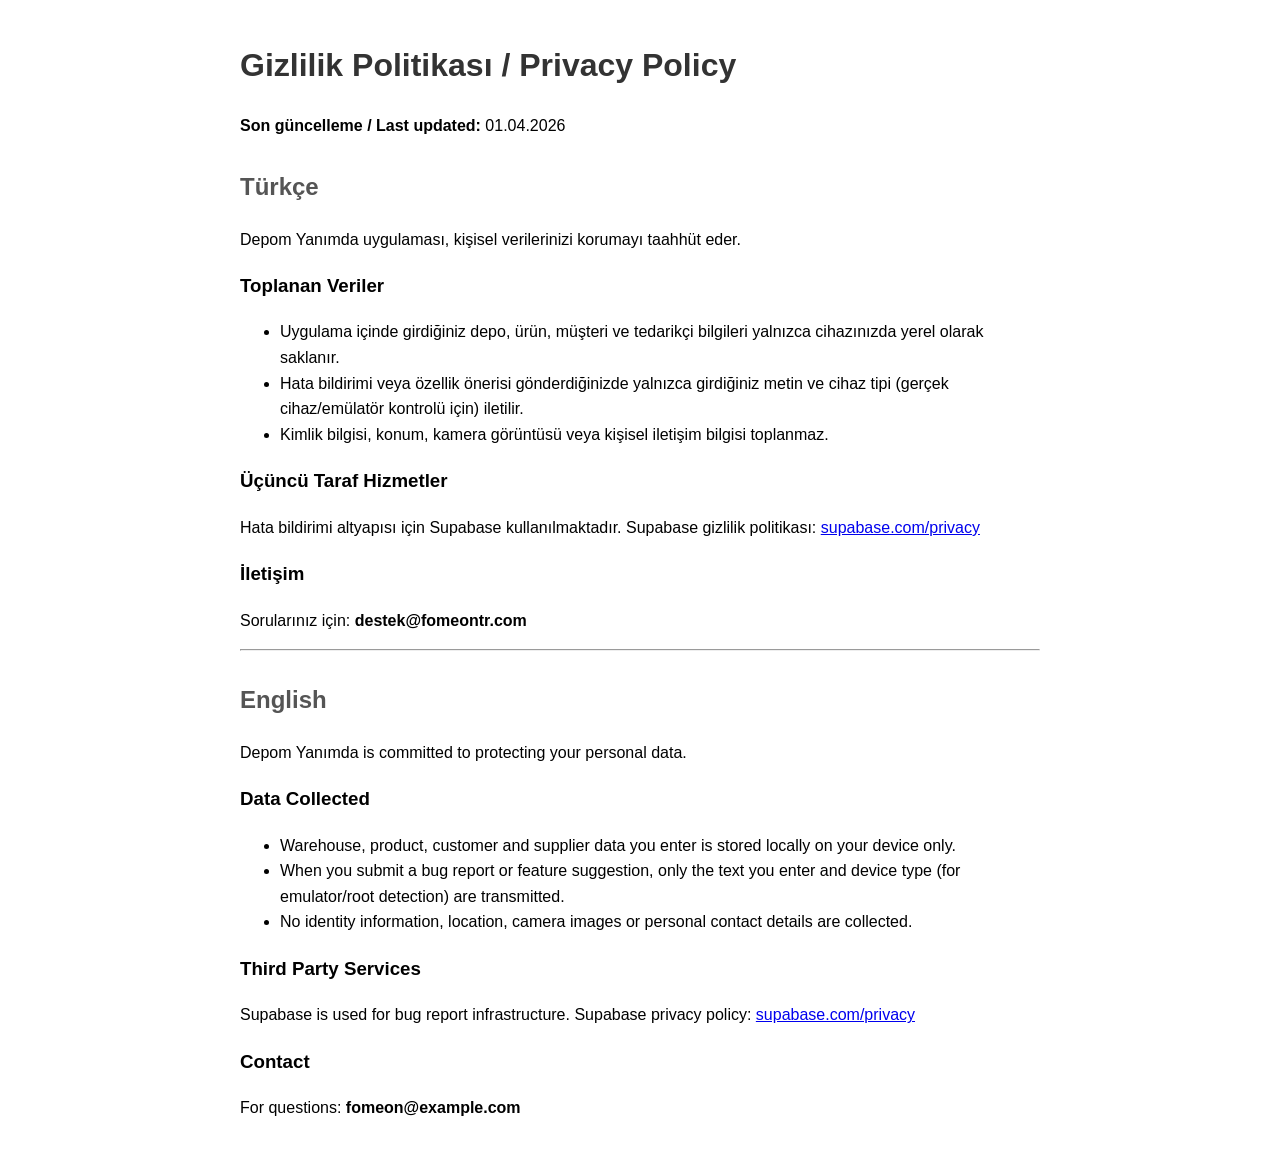
==== index.html @ 2a375c89 "Add privacy policy page in index.html" ====
<!DOCTYPE html>
<html lang="tr">
<head>
  <meta charset="UTF-8">
  <meta name="viewport" content="width=device-width, initial-scale=1.0">
  <title>Depom Yanımda - Gizlilik Politikası</title>
  <style>
    body { font-family: Arial, sans-serif; max-width: 800px; margin: 40px auto; padding: 0 20px; line-height: 1.6; }
    h1 { color: #333; }
    h2 { color: #555; margin-top: 30px; }
  </style>
</head>
<body>
  <h1>Gizlilik Politikası / Privacy Policy</h1>
  <p><strong>Son güncelleme / Last updated:</strong> 01.04.2026</p>

  <h2>Türkçe</h2>
  <p>Depom Yanımda uygulaması, kişisel verilerinizi korumayı taahhüt eder.</p>
  <h3>Toplanan Veriler</h3>
  <ul>
    <li>Uygulama içinde girdiğiniz depo, ürün, müşteri ve tedarikçi bilgileri yalnızca cihazınızda yerel olarak saklanır.</li>
    <li>Hata bildirimi veya özellik önerisi gönderdiğinizde yalnızca girdiğiniz metin ve cihaz tipi (gerçek cihaz/emülatör kontrolü için) iletilir.</li>
    <li>Kimlik bilgisi, konum, kamera görüntüsü veya kişisel iletişim bilgisi toplanmaz.</li>
  </ul>
  <h3>Üçüncü Taraf Hizmetler</h3>
  <p>Hata bildirimi altyapısı için Supabase kullanılmaktadır. Supabase gizlilik politikası: <a href="https://supabase.com/privacy">supabase.com/privacy</a></p>
  <h3>İletişim</h3>
  <p>Sorularınız için: <strong>destek@fomeontr.com</strong></p>

  <hr>

  <h2>English</h2>
  <p>Depom Yanımda is committed to protecting your personal data.</p>
  <h3>Data Collected</h3>
  <ul>
    <li>Warehouse, product, customer and supplier data you enter is stored locally on your device only.</li>
    <li>When you submit a bug report or feature suggestion, only the text you enter and device type (for emulator/root detection) are transmitted.</li>
    <li>No identity information, location, camera images or personal contact details are collected.</li>
  </ul>
  <h3>Third Party Services</h3>
  <p>Supabase is used for bug report infrastructure. Supabase privacy policy: <a href="https://supabase.com/privacy">supabase.com/privacy</a></p>
  <h3>Contact</h3>
  <p>For questions: <strong>fomeon@example.com</strong></p>
</body>
</html>
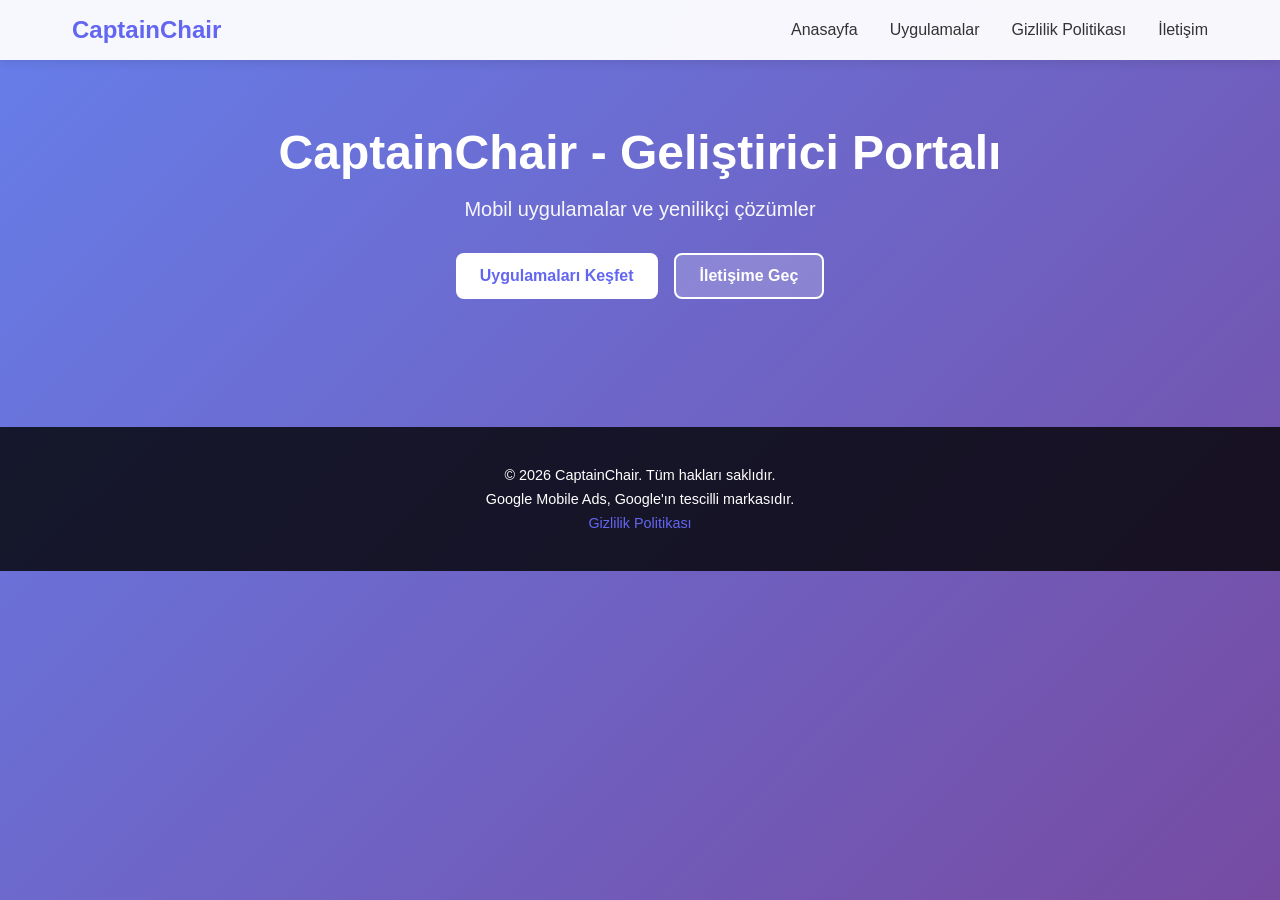
==== commit b23c0c56: "Update for Developer Page Updated for Developer Page" ====
--- a/index.html
+++ b/index.html
@@ -1,45 +1,414 @@
-<!DOCTYPE html>
-<html lang="tr">
-<head>
-  <meta charset="UTF-8">
-  <meta name="viewport" content="width=device-width, initial-scale=1.0">
-  <title>Depom Yanımda - Gizlilik Politikası</title>
-  <style>
-    body { font-family: Arial, sans-serif; max-width: 800px; margin: 40px auto; padding: 0 20px; line-height: 1.6; }
-    h1 { color: #333; }
-    h2 { color: #555; margin-top: 30px; }
-  </style>
-</head>
-<body>
-  <h1>Gizlilik Politikası / Privacy Policy</h1>
-  <p><strong>Son güncelleme / Last updated:</strong> 01.04.2026</p>
-
-  <h2>Türkçe</h2>
-  <p>Depom Yanımda uygulaması, kişisel verilerinizi korumayı taahhüt eder.</p>
-  <h3>Toplanan Veriler</h3>
-  <ul>
-    <li>Uygulama içinde girdiğiniz depo, ürün, müşteri ve tedarikçi bilgileri yalnızca cihazınızda yerel olarak saklanır.</li>
-    <li>Hata bildirimi veya özellik önerisi gönderdiğinizde yalnızca girdiğiniz metin ve cihaz tipi (gerçek cihaz/emülatör kontrolü için) iletilir.</li>
-    <li>Kimlik bilgisi, konum, kamera görüntüsü veya kişisel iletişim bilgisi toplanmaz.</li>
-  </ul>
-  <h3>Üçüncü Taraf Hizmetler</h3>
-  <p>Hata bildirimi altyapısı için Supabase kullanılmaktadır. Supabase gizlilik politikası: <a href="https://supabase.com/privacy">supabase.com/privacy</a></p>
-  <h3>İletişim</h3>
-  <p>Sorularınız için: <strong>destek@fomeontr.com</strong></p>
-
-  <hr>
-
-  <h2>English</h2>
-  <p>Depom Yanımda is committed to protecting your personal data.</p>
-  <h3>Data Collected</h3>
-  <ul>
-    <li>Warehouse, product, customer and supplier data you enter is stored locally on your device only.</li>
-    <li>When you submit a bug report or feature suggestion, only the text you enter and device type (for emulator/root detection) are transmitted.</li>
-    <li>No identity information, location, camera images or personal contact details are collected.</li>
-  </ul>
-  <h3>Third Party Services</h3>
-  <p>Supabase is used for bug report infrastructure. Supabase privacy policy: <a href="https://supabase.com/privacy">supabase.com/privacy</a></p>
-  <h3>Contact</h3>
-  <p>For questions: <strong>fomeon@example.com</strong></p>
-</body>
-</html>
+<!DOCTYPE html>
+<html lang="tr">
+<head>
+    <meta charset="UTF-8">
+    <meta name="viewport" content="width=device-width, initial-scale=1.0">
+    <title>CaptainChair - Geliştirici Portalı</title>
+    <meta name="description" content="CaptainChair tarafından geliştirilen uygulamalar ve hizmetler">
+    <meta name="theme-color" content="#6366f1">
+    <link rel="icon" type="image/svg+xml" href="data:image/svg+xml,<svg xmlns='http://www.w3.org/2000/svg' viewBox='0 0 100 100'><rect fill='%236366f1' width='100' height='100'/><text x='50' y='65' font-size='60' font-weight='bold' fill='white' text-anchor='middle'>C</text></svg>">
+    <style>
+        * {
+            margin: 0;
+            padding: 0;
+            box-sizing: border-box;
+        }
+
+        body {
+            font-family: -apple-system, BlinkMacSystemFont, 'Segoe UI', Roboto, Oxygen, Ubuntu, Cantarell, sans-serif;
+            background: linear-gradient(135deg, #667eea 0%, #764ba2 100%);
+            min-height: 100vh;
+            color: #333;
+        }
+
+        header {
+            background: rgba(255, 255, 255, 0.95);
+            backdrop-filter: blur(10px);
+            box-shadow: 0 2px 10px rgba(0, 0, 0, 0.1);
+            position: sticky;
+            top: 0;
+            z-index: 100;
+        }
+
+        nav {
+            max-width: 1200px;
+            margin: 0 auto;
+            padding: 1rem 2rem;
+            display: flex;
+            justify-content: space-between;
+            align-items: center;
+        }
+
+        .logo {
+            font-size: 1.5rem;
+            font-weight: bold;
+            color: #6366f1;
+            text-decoration: none;
+        }
+
+        nav ul {
+            list-style: none;
+            display: flex;
+            gap: 2rem;
+        }
+
+        nav a {
+            text-decoration: none;
+            color: #333;
+            font-weight: 500;
+            transition: color 0.3s;
+        }
+
+        nav a:hover {
+            color: #6366f1;
+        }
+
+        .hero {
+            max-width: 1200px;
+            margin: 0 auto;
+            padding: 4rem 2rem;
+            color: white;
+            text-align: center;
+        }
+
+        .hero h1 {
+            font-size: 3rem;
+            margin-bottom: 1rem;
+            line-height: 1.2;
+        }
+
+        .hero p {
+            font-size: 1.25rem;
+            margin-bottom: 2rem;
+            opacity: 0.95;
+        }
+
+        .cta-buttons {
+            display: flex;
+            gap: 1rem;
+            justify-content: center;
+            flex-wrap: wrap;
+        }
+
+        .btn {
+            padding: 0.75rem 1.5rem;
+            border: none;
+            border-radius: 0.5rem;
+            font-size: 1rem;
+            font-weight: 600;
+            cursor: pointer;
+            text-decoration: none;
+            transition: all 0.3s;
+            display: inline-block;
+        }
+
+        .btn-primary {
+            background: white;
+            color: #6366f1;
+        }
+
+        .btn-primary:hover {
+            transform: translateY(-2px);
+            box-shadow: 0 10px 20px rgba(0, 0, 0, 0.2);
+        }
+
+        .btn-secondary {
+            background: rgba(255, 255, 255, 0.2);
+            color: white;
+            border: 2px solid white;
+        }
+
+        .btn-secondary:hover {
+            background: rgba(255, 255, 255, 0.3);
+        }
+
+        .container {
+            max-width: 1200px;
+            margin: 0 auto;
+            padding: 0 2rem;
+        }
+
+        section {
+            background: white;
+            margin: 2rem auto;
+            border-radius: 1rem;
+            padding: 3rem 2rem;
+            box-shadow: 0 10px 30px rgba(0, 0, 0, 0.1);
+        }
+
+        section h2 {
+            color: #6366f1;
+            margin-bottom: 2rem;
+            font-size: 2rem;
+        }
+
+        .apps-grid {
+            display: grid;
+            grid-template-columns: repeat(auto-fit, minmax(280px, 1fr));
+            gap: 2rem;
+            margin: 2rem 0;
+        }
+
+        .app-card {
+            border: 1px solid #e5e7eb;
+            border-radius: 0.75rem;
+            padding: 1.5rem;
+            transition: all 0.3s;
+        }
+
+        .app-card:hover {
+            box-shadow: 0 5px 15px rgba(99, 102, 241, 0.2);
+            border-color: #6366f1;
+        }
+
+        .app-icon {
+            font-size: 2.5rem;
+            margin-bottom: 1rem;
+        }
+
+        .app-card h3 {
+            color: #333;
+            margin-bottom: 0.5rem;
+        }
+
+        .app-card p {
+            color: #666;
+            font-size: 0.9rem;
+        }
+
+        .links-section {
+            display: grid;
+            grid-template-columns: repeat(auto-fit, minmax(200px, 1fr));
+            gap: 1rem;
+            margin: 2rem 0;
+        }
+
+        .link-item {
+            padding: 1rem;
+            background: #f9fafb;
+            border-radius: 0.5rem;
+            text-decoration: none;
+            color: #6366f1;
+            border-left: 4px solid #6366f1;
+            transition: all 0.3s;
+        }
+
+        .link-item:hover {
+            background: #eff6ff;
+            padding-left: 1.5rem;
+        }
+
+        footer {
+            background: rgba(0, 0, 0, 0.8);
+            color: white;
+            text-align: center;
+            padding: 2rem;
+            margin-top: 4rem;
+        }
+
+        footer p {
+            margin: 0.5rem 0;
+            font-size: 0.9rem;
+        }
+
+        .hidden {
+            display: none;
+        }
+
+        #privacy-content {
+            line-height: 1.8;
+            color: #555;
+        }
+
+        #privacy-content h3 {
+            color: #6366f1;
+            margin-top: 1.5rem;
+            margin-bottom: 0.5rem;
+        }
+
+        #privacy-content p, #privacy-content li {
+            margin-bottom: 0.8rem;
+        }
+
+        #privacy-content ul {
+            margin-left: 1.5rem;
+        }
+
+        @media (max-width: 768px) {
+            .hero h1 {
+                font-size: 2rem;
+            }
+
+            nav ul {
+                gap: 1rem;
+            }
+
+            .cta-buttons {
+                flex-direction: column;
+            }
+
+            section {
+                padding: 1.5rem 1rem;
+            }
+        }
+    </style>
+</head>
+<body>
+    <header>
+        <nav>
+            <a href="#" class="logo">CaptainChair</a>
+            <ul>
+                <li><a href="#" onclick="showHome(); return false;">Anasayfa</a></li>
+                <li><a href="#" onclick="showApps(); return false;">Uygulamalar</a></li>
+                <li><a href="#" onclick="showPrivacy(); return false;">Gizlilik Politikası</a></li>
+                <li><a href="#" onclick="showContact(); return false;">İletişim</a></li>
+            </ul>
+        </nav>
+    </header>
+
+    <main id="home-section">
+        <div class="hero">
+            <h1>CaptainChair - Geliştirici Portalı</h1>
+            <p>Mobil uygulamalar ve yenilikçi çözümler</p>
+            <div class="cta-buttons">
+                <button class="btn btn-primary" onclick="showApps(); return false;">Uygulamaları Keşfet</button>
+                <button class="btn btn-secondary" onclick="showContact(); return false;">İletişime Geç</button>
+            </div>
+        </div>
+    </main>
+
+    <section id="apps-section" class="hidden">
+        <div class="container">
+            <h2>Uygulamalarımız</h2>
+            <div class="apps-grid">
+                <div class="app-card">
+                    <div class="app-icon">📦</div>
+                    <h3>Depom</h3>
+                    <p>Depo yönetim sistemi. Hive ile yerel veri depolama ve Provider ile state yönetimi sağlayan Flutter uygulaması.</p>
+                </div>
+                <div class="app-card">
+                    <div class="app-icon">🚀</div>
+                    <h3>Yakında Yeni Uygulamalar</h3>
+                    <p>Daha fazla inovatif uygulama geliştirme aşamasındadır. Bizi takip edin.</p>
+                </div>
+            </div>
+        </div>
+    </section>
+
+    <section id="privacy-section" class="hidden">
+        <div class="container">
+            <h2>Gizlilik Politikası</h2>
+            <div id="privacy-content">
+                <p><strong>Son Güncelleme: 22 Nisan 2026</strong></p>
+                
+                <h3>1. Giriş</h3>
+                <p>CaptainChair, kullanıcıların gizliliğine saygı duymaktadır. Bu Gizlilik Politikası, uygulamalarımız aracılığıyla topladığımız verileri açıklamaktadır.</p>
+
+                <h3>2. Toplanan Veriler</h3>
+                <p>Uygulamalarımız aşağıdaki verileri toplayabilir:</p>
+                <ul>
+                    <li>Cihaz bilgileri (model, işletim sistemi sürümü)</li>
+                    <li>Uygulama kullanım istatistikleri</li>
+                    <li>Çökmeler ve hata raporları</li>
+                    <li>Google Mobile Ads tarafından sağlanan reklamcılık kimlikleri</li>
+                </ul>
+
+                <h3>3. Verilerin Kullanım Amacı</h3>
+                <p>Toplanan veriler aşağıdaki amaçlarla kullanılır:</p>
+                <ul>
+                    <li>Uygulamanın performansını geliştirmek</li>
+                    <li>Sorunları tanılamak ve çözmek</li>
+                    <li>Kişiselleştirilmiş reklam göstermek (Google Mobile Ads)</li>
+                    <li>Hizmetlerimizi iyileştirmek</li>
+                </ul>
+
+                <h3>4. Üçüncü Taraf Hizmetleri</h3>
+                <p>Uygulamalarımız aşağıdaki üçüncü taraf hizmetlerini kullanabilir:</p>
+                <ul>
+                    <li><strong>Google Mobile Ads:</strong> Reklam gösterimi için</li>
+                    <li><strong>Firebase Analytics:</strong> Uygulama analitikleri için</li>
+                    <li><strong>Crash Reporting:</strong> Hata raporlaması için</li>
+                </ul>
+
+                <h3>5. Çocukların Gizliliği</h3>
+                <p>Uygulamalarımız 13 yaş altındaki çocuklara yönelik değildir ve bilerek çocuklardan veri toplamayız.</p>
+
+                <h3>6. Veri Güvenliği</h3>
+                <p>Kullanıcı verilerini korumak için endüstri standardı güvenlik önlemleri alınmaktadır.</p>
+
+                <h3>7. Kullanıcı Hakları</h3>
+                <p>Kullanıcılar aşağıdaki haklara sahiptir:</p>
+                <ul>
+                    <li>Toplandığı veriler hakkında bilgi talep etme</li>
+                    <li>Veri silmeyi talep etme</li>
+                    <li>Veri işlemeyi iptal etme (uygulanabilir olduğunda)</li>
+                </ul>
+
+                <h3>8. İletişim</h3>
+                <p>Gizlilik politikası hakkında sorularınız varsa, lütfen bize contactus@captainchair.com adresinden ulaşın.</p>
+
+                <h3>9. Politika Değişiklikleri</h3>
+                <p>Bu politika zaman zaman güncellenebilir. En son sürüm her zaman bu sayfada bulunur.</p>
+            </div>
+        </div>
+    </section>
+
+    <section id="contact-section" class="hidden">
+        <div class="container">
+            <h2>İletişim</h2>
+            <div class="links-section">
+                <a href="mailto:contactus@captainchair.com" class="link-item">
+                    📧 E-posta Gönder
+                </a>
+                <a href="https://github.com/CaptainChair000" class="link-item" target="_blank">
+                    🐙 GitHub Profili
+                </a>
+                <a href="#" class="link-item">
+                    🔗 Diğer Bağlantılar
+                </a>
+            </div>
+            <div style="margin-top: 2rem; padding: 1.5rem; background: #f0f9ff; border-left: 4px solid #6366f1; border-radius: 0.5rem;">
+                <h3 style="color: #6366f1; margin-bottom: 0.5rem;">Bize Yazın</h3>
+                <p>E-posta: <strong>contactus@captainchair.com</strong></p>
+                <p>Konu: Geliştirici Portalı ile ilgili sorularınız</p>
+            </div>
+        </div>
+    </section>
+
+    <footer>
+        <p>&copy; 2026 CaptainChair. Tüm hakları saklıdır.</p>
+        <p>Google Mobile Ads, Google'ın tescilli markasıdır.</p>
+        <p><a href="#" onclick="showPrivacy(); return false;" style="color: #6366f1; text-decoration: none;">Gizlilik Politikası</a></p>
+    </footer>
+
+    <script>
+        function showSection(sectionId) {
+            document.querySelectorAll('section, main').forEach(section => {
+                section.classList.add('hidden');
+            });
+            document.getElementById(sectionId).classList.remove('hidden');
+            window.scrollTo(0, 0);
+        }
+
+        function showHome() {
+            document.getElementById('home-section').classList.remove('hidden');
+            document.querySelectorAll('section').forEach(section => {
+                section.classList.add('hidden');
+            });
+            window.scrollTo(0, 0);
+        }
+
+        function showApps() {
+            showSection('apps-section');
+        }
+
+        function showPrivacy() {
+            showSection('privacy-section');
+        }
+
+        function showContact() {
+            showSection('contact-section');
+        }
+    </script>
+</body>
+</html>
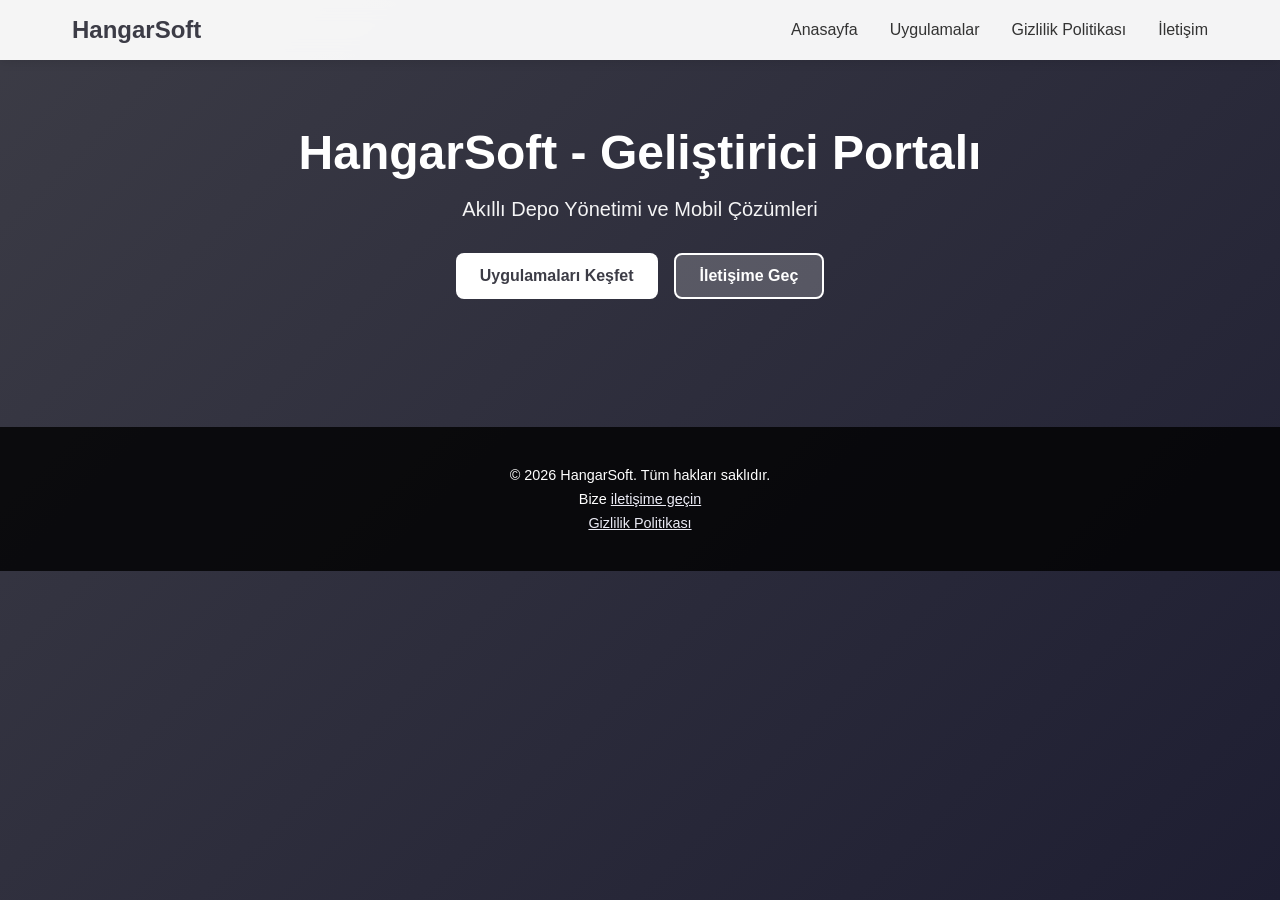
==== commit 151b5e7f: "Add files via upload" ====
--- a/index.html
+++ b/index.html
@@ -3,10 +3,10 @@
 <head>
     <meta charset="UTF-8">
     <meta name="viewport" content="width=device-width, initial-scale=1.0">
-    <title>CaptainChair - Geliştirici Portalı</title>
-    <meta name="description" content="CaptainChair tarafından geliştirilen uygulamalar ve hizmetler">
-    <meta name="theme-color" content="#6366f1">
-    <link rel="icon" type="image/svg+xml" href="data:image/svg+xml,<svg xmlns='http://www.w3.org/2000/svg' viewBox='0 0 100 100'><rect fill='%236366f1' width='100' height='100'/><text x='50' y='65' font-size='60' font-weight='bold' fill='white' text-anchor='middle'>C</text></svg>">
+    <title>HangarSoft - Geliştirici Portalı</title>
+    <meta name="description" content="HangarSoft tarafından geliştirilen uygulamalar ve hizmetler">
+    <meta name="theme-color" content="#3C3C46">
+    <link rel="icon" type="image/svg+xml" href="data:image/svg+xml,<svg xmlns='http://www.w3.org/2000/svg' viewBox='0 0 100 100'><rect fill='%233C3C46' width='100' height='100'/><text x='50' y='65' font-size='60' font-weight='bold' fill='white' text-anchor='middle'>H</text></svg>">
     <style>
         * {
             margin: 0;
@@ -16,7 +16,7 @@
 
         body {
             font-family: -apple-system, BlinkMacSystemFont, 'Segoe UI', Roboto, Oxygen, Ubuntu, Cantarell, sans-serif;
-            background: linear-gradient(135deg, #667eea 0%, #764ba2 100%);
+            background: linear-gradient(135deg, #3C3C46 0%, #1E1E32 100%);
             min-height: 100vh;
             color: #333;
         }
@@ -42,7 +42,7 @@
         .logo {
             font-size: 1.5rem;
             font-weight: bold;
-            color: #6366f1;
+            color: #3C3C46;
             text-decoration: none;
         }
 
@@ -60,7 +60,7 @@
         }
 
         nav a:hover {
-            color: #6366f1;
+            color: #3C3C46;
         }
 
         .hero {
@@ -104,7 +104,7 @@
 
         .btn-primary {
             background: white;
-            color: #6366f1;
+            color: #3C3C46;
         }
 
         .btn-primary:hover {
@@ -137,7 +137,7 @@
         }
 
         section h2 {
-            color: #6366f1;
+            color: #3C3C46;
             margin-bottom: 2rem;
             font-size: 2rem;
         }
@@ -157,8 +157,8 @@
         }
 
         .app-card:hover {
-            box-shadow: 0 5px 15px rgba(99, 102, 241, 0.2);
-            border-color: #6366f1;
+            box-shadow: 0 5px 15px rgba(60, 60, 70, 0.2);
+            border-color: #3C3C46;
         }
 
         .app-icon {
@@ -188,8 +188,8 @@
             background: #f9fafb;
             border-radius: 0.5rem;
             text-decoration: none;
-            color: #6366f1;
-            border-left: 4px solid #6366f1;
+            color: #3C3C46;
+            border-left: 4px solid #3C3C46;
             transition: all 0.3s;
         }
 
@@ -256,7 +256,7 @@
 <body>
     <header>
         <nav>
-            <a href="#" class="logo">CaptainChair</a>
+            <a href="#" class="logo">HangarSoft</a>
             <ul>
                 <li><a href="#" onclick="showHome(); return false;">Anasayfa</a></li>
                 <li><a href="#" onclick="showApps(); return false;">Uygulamalar</a></li>
@@ -268,8 +268,8 @@
 
     <main id="home-section">
         <div class="hero">
-            <h1>CaptainChair - Geliştirici Portalı</h1>
-            <p>Mobil uygulamalar ve yenilikçi çözümler</p>
+            <h1>HangarSoft - Geliştirici Portalı</h1>
+            <p>Akıllı Depo Yönetimi ve Mobil Çözümleri</p>
             <div class="cta-buttons">
                 <button class="btn btn-primary" onclick="showApps(); return false;">Uygulamaları Keşfet</button>
                 <button class="btn btn-secondary" onclick="showContact(); return false;">İletişime Geç</button>
@@ -283,13 +283,16 @@
             <div class="apps-grid">
                 <div class="app-card">
                     <div class="app-icon">📦</div>
-                    <h3>Depom</h3>
-                    <p>Depo yönetim sistemi. Hive ile yerel veri depolama ve Provider ile state yönetimi sağlayan Flutter uygulaması.</p>
+                    <h3>Depom Yanımda</h3>
+                    <p>Modern depo yönetim sistemi. Gerçek zamanlı envanter takibi, barcode scanning ve akıllı raporlama özellikleri ile stok yönetimini kolaylaştırır.</p>
+                    <div style="margin-top: 1rem;">
+                        <a href="https://play.google.com/store/apps/details?id=com.fomeon.depomyanimda" target="_blank" class="btn btn-primary" style="display: inline-block; font-size: 0.9rem; padding: 0.5rem 1rem; text-decoration: none; border-radius: 0.25rem;">Play Store'da Aç</a>
+                    </div>
                 </div>
                 <div class="app-card">
                     <div class="app-icon">🚀</div>
                     <h3>Yakında Yeni Uygulamalar</h3>
-                    <p>Daha fazla inovatif uygulama geliştirme aşamasındadır. Bizi takip edin.</p>
+                    <p>HangarSoft tarafından daha fazla inovatif uygulama geliştirme aşamasındadır. Bizi takip edin.</p>
                 </div>
             </div>
         </div>
@@ -302,7 +305,7 @@
                 <p><strong>Son Güncelleme: 22 Nisan 2026</strong></p>
                 
                 <h3>1. Giriş</h3>
-                <p>CaptainChair, kullanıcıların gizliliğine saygı duymaktadır. Bu Gizlilik Politikası, uygulamalarımız aracılığıyla topladığımız verileri açıklamaktadır.</p>
+                <p>HangarSoft, kullanıcıların gizliliğine saygı duymaktadır. Bu Gizlilik Politikası, uygulamalarımız aracılığıyla topladığımız verileri açıklamaktadır.</p>
 
                 <h3>2. Toplanan Veriler</h3>
                 <p>Uygulamalarımız aşağıdaki verileri toplayabilir:</p>
@@ -345,7 +348,7 @@
                 </ul>
 
                 <h3>8. İletişim</h3>
-                <p>Gizlilik politikası hakkında sorularınız varsa, lütfen bize contactus@captainchair.com adresinden ulaşın.</p>
+                <p>Gizlilik politikası hakkında sorularınız varsa, lütfen bize hangarsoftwork@gmail.com adresinden ulaşın.</p>
 
                 <h3>9. Politika Değişiklikleri</h3>
                 <p>Bu politika zaman zaman güncellenebilir. En son sürüm her zaman bu sayfada bulunur.</p>
@@ -357,28 +360,28 @@
         <div class="container">
             <h2>İletişim</h2>
             <div class="links-section">
-                <a href="mailto:contactus@captainchair.com" class="link-item">
+                <a href="mailto:hangarsoftwork@gmail.com" class="link-item">
                     📧 E-posta Gönder
                 </a>
                 <a href="https://github.com/CaptainChair000" class="link-item" target="_blank">
-                    🐙 GitHub Profili
+                    🐙 GitHub
                 </a>
                 <a href="#" class="link-item">
                     🔗 Diğer Bağlantılar
                 </a>
             </div>
-            <div style="margin-top: 2rem; padding: 1.5rem; background: #f0f9ff; border-left: 4px solid #6366f1; border-radius: 0.5rem;">
-                <h3 style="color: #6366f1; margin-bottom: 0.5rem;">Bize Yazın</h3>
-                <p>E-posta: <strong>contactus@captainchair.com</strong></p>
+            <div style="margin-top: 2rem; padding: 1.5rem; background: #f0f9ff; border-left: 4px solid #3C3C46; border-radius: 0.5rem;">
+                <h3 style="color: #3C3C46; margin-bottom: 0.5rem;">Bize Yazın</h3>
+                <p>E-posta: <strong>hangarsoftwork@gmail.com</strong></p>
                 <p>Konu: Geliştirici Portalı ile ilgili sorularınız</p>
             </div>
         </div>
     </section>
 
     <footer>
-        <p>&copy; 2026 CaptainChair. Tüm hakları saklıdır.</p>
-        <p>Google Mobile Ads, Google'ın tescilli markasıdır.</p>
-        <p><a href="#" onclick="showPrivacy(); return false;" style="color: #6366f1; text-decoration: none;">Gizlilik Politikası</a></p>
+        <p>&copy; 2026 HangarSoft. Tüm hakları saklıdır.</p>
+        <p>Bize <a href="mailto:hangarsoftwork@gmail.com" style="color: #EBEBF5; text-decoration: underline;">iletişime geçin</a></p>
+        <p><a href="#" onclick="showPrivacy(); return false;" style="color: #EBEBF5; text-decoration: underline;">Gizlilik Politikası</a></p>
     </footer>
 
     <script>
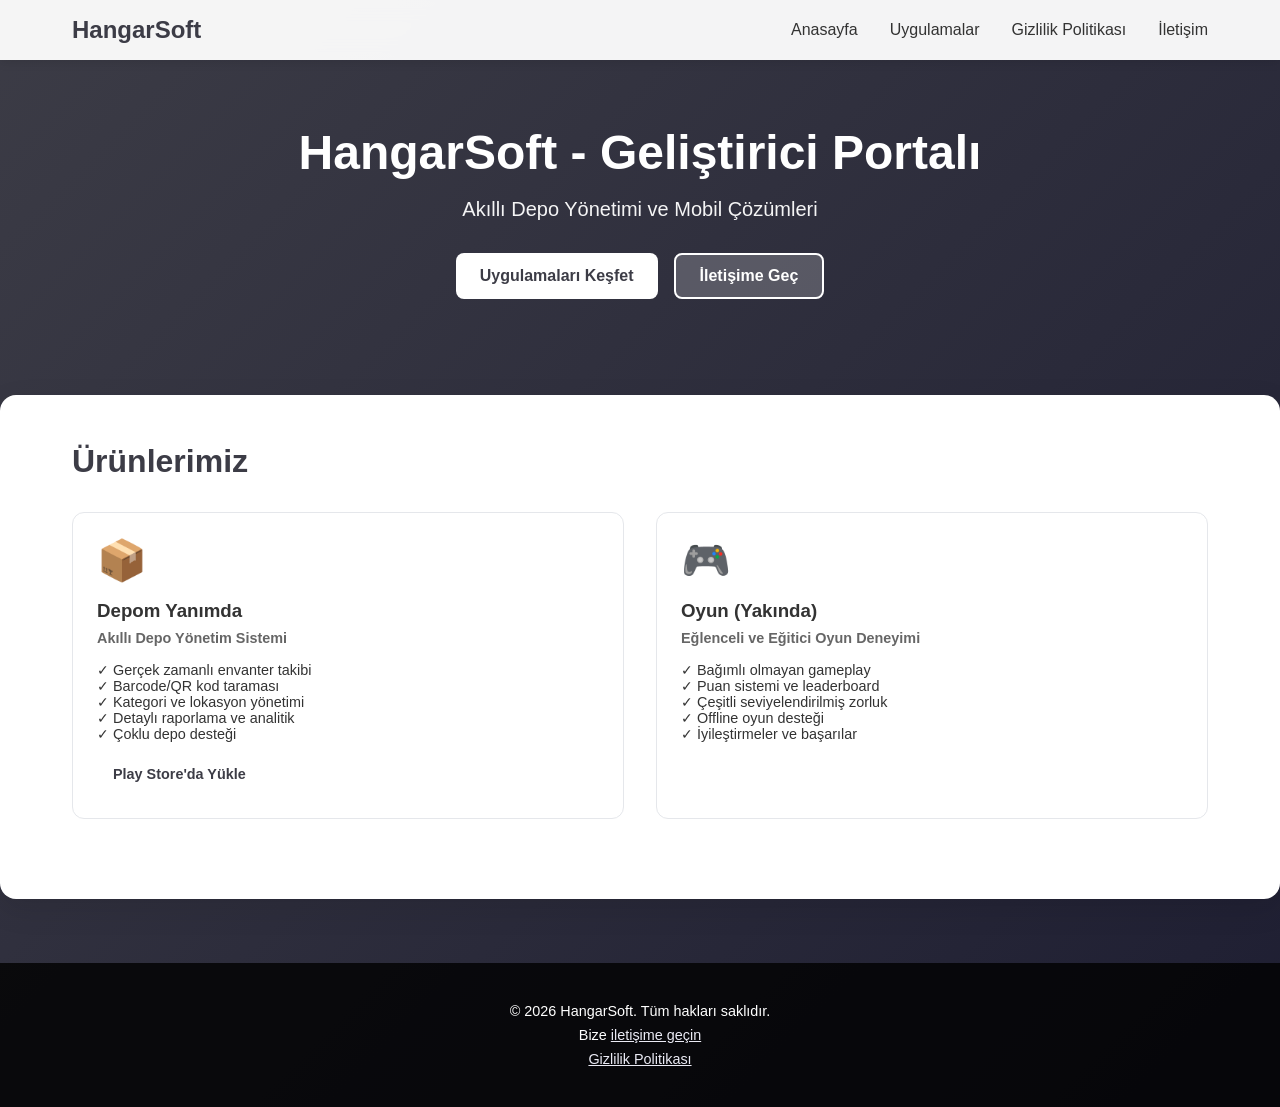
==== commit fc6cee53: "Add files via upload" ====
--- a/index.html
+++ b/index.html
@@ -260,7 +260,7 @@
             <ul>
                 <li><a href="#" onclick="showHome(); return false;">Anasayfa</a></li>
                 <li><a href="#" onclick="showApps(); return false;">Uygulamalar</a></li>
-                <li><a href="#" onclick="showPrivacy(); return false;">Gizlilik Politikası</a></li>
+                <li><a href="privacy-policy">Gizlilik Politikası</a></li>
                 <li><a href="#" onclick="showContact(); return false;">İletişim</a></li>
             </ul>
         </nav>
@@ -275,24 +275,63 @@
                 <button class="btn btn-secondary" onclick="showContact(); return false;">İletişime Geç</button>
             </div>
         </div>
+
+        <section>
+            <div class="container">
+                <h2>Ürünlerimiz</h2>
+                <div class="apps-grid">
+                    <div class="app-card">
+                        <div class="app-icon">📦</div>
+                        <h3>Depom Yanımda</h3>
+                        <p><strong>Akıllı Depo Yönetim Sistemi</strong></p>
+                        <ul style="text-align: left; margin: 1rem 0; font-size: 0.9rem; list-style: none;">
+                            <li>✓ Gerçek zamanlı envanter takibi</li>
+                            <li>✓ Barcode/QR kod taraması</li>
+                            <li>✓ Kategori ve lokasyon yönetimi</li>
+                            <li>✓ Detaylı raporlama ve analitik</li>
+                            <li>✓ Çoklu depo desteği</li>
+                        </ul>
+                        <a href="https://play.google.com/store/apps/details?id=com.fomeon.depomyanimda" target="_blank" class="btn btn-primary" style="display: inline-block; font-size: 0.9rem; padding: 0.5rem 1rem; text-decoration: none;">Play Store'da Yükle</a>
+                    </div>
+                    <div class="app-card">
+                        <div class="app-icon">🎮</div>
+                        <h3>Oyun (Yakında)</h3>
+                        <p><strong>Eğlenceli ve Eğitici Oyun Deneyimi</strong></p>
+                        <ul style="text-align: left; margin: 1rem 0; font-size: 0.9rem; list-style: none;">
+                            <li>✓ Bağımlı olmayan gameplay</li>
+                            <li>✓ Puan sistemi ve leaderboard</li>
+                            <li>✓ Çeşitli seviyelendirilmiş zorluk</li>
+                            <li>✓ Offline oyun desteği</li>
+                            <li>✓ İyileştirmeler ve başarılar</li>
+                        </ul>
+                        <a href="game" class="btn btn-secondary" style="display: inline-block; font-size: 0.9rem; padding: 0.5rem 1rem; text-decoration: none;">Detayları Gör</a>
+                    </div>
+                </div>
+            </div>
+        </section>
     </main>
 
     <section id="apps-section" class="hidden">
         <div class="container">
-            <h2>Uygulamalarımız</h2>
+            <h2>Uygulamalarımız & Oyunlar</h2>
             <div class="apps-grid">
                 <div class="app-card">
                     <div class="app-icon">📦</div>
                     <h3>Depom Yanımda</h3>
-                    <p>Modern depo yönetim sistemi. Gerçek zamanlı envanter takibi, barcode scanning ve akıllı raporlama özellikleri ile stok yönetimini kolaylaştırır.</p>
+                    <p><strong>Akıllı Depo Yönetim Sistemi</strong></p>
+                    <p style="margin-top: 0.5rem; font-size: 0.9rem;">Modern depo yönetim sistemi. Gerçek zamanlı envanter takibi, barcode scanning ve akıllı raporlama özellikleri ile stok yönetimini kolaylaştırır.</p>
                     <div style="margin-top: 1rem;">
-                        <a href="https://play.google.com/store/apps/details?id=com.fomeon.depomyanimda" target="_blank" class="btn btn-primary" style="display: inline-block; font-size: 0.9rem; padding: 0.5rem 1rem; text-decoration: none; border-radius: 0.25rem;">Play Store'da Aç</a>
+                        <a href="https://play.google.com/store/apps/details?id=com.fomeon.depomyanimda" target="_blank" class="btn btn-primary" style="display: inline-block; font-size: 0.9rem; padding: 0.5rem 1rem; text-decoration: none; border-radius: 0.25rem;">Play Store'da Yükle</a>
                     </div>
                 </div>
                 <div class="app-card">
-                    <div class="app-icon">🚀</div>
-                    <h3>Yakında Yeni Uygulamalar</h3>
-                    <p>HangarSoft tarafından daha fazla inovatif uygulama geliştirme aşamasındadır. Bizi takip edin.</p>
+                    <div class="app-icon">🎮</div>
+                    <h3>Oyun (Yakında)</h3>
+                    <p><strong>Eğlenceli ve Eğitici Oyun Deneyimi</strong></p>
+                    <p style="margin-top: 0.5rem; font-size: 0.9rem;">HangarSoft tarafından geliştirilen yeni oyun. Eğlenceli gameplay, puan sistemi ve offline desteği ile bağımlı olmayan bir oyun deneyimi.</p>
+                    <div style="margin-top: 1rem;">
+                        <a href="game" class="btn btn-secondary" style="display: inline-block; font-size: 0.9rem; padding: 0.5rem 1rem; text-decoration: none;">Detayları Gör</a>
+                    </div>
                 </div>
             </div>
         </div>
@@ -373,7 +412,6 @@
             <div style="margin-top: 2rem; padding: 1.5rem; background: #f0f9ff; border-left: 4px solid #3C3C46; border-radius: 0.5rem;">
                 <h3 style="color: #3C3C46; margin-bottom: 0.5rem;">Bize Yazın</h3>
                 <p>E-posta: <strong>hangarsoftwork@gmail.com</strong></p>
-                <p>Konu: Geliştirici Portalı ile ilgili sorularınız</p>
             </div>
         </div>
     </section>
@@ -381,7 +419,7 @@
     <footer>
         <p>&copy; 2026 HangarSoft. Tüm hakları saklıdır.</p>
         <p>Bize <a href="mailto:hangarsoftwork@gmail.com" style="color: #EBEBF5; text-decoration: underline;">iletişime geçin</a></p>
-        <p><a href="#" onclick="showPrivacy(); return false;" style="color: #EBEBF5; text-decoration: underline;">Gizlilik Politikası</a></p>
+        <p><a href="privacy-policy" style="color: #EBEBF5; text-decoration: underline;">Gizlilik Politikası</a></p>
     </footer>
 
     <script>
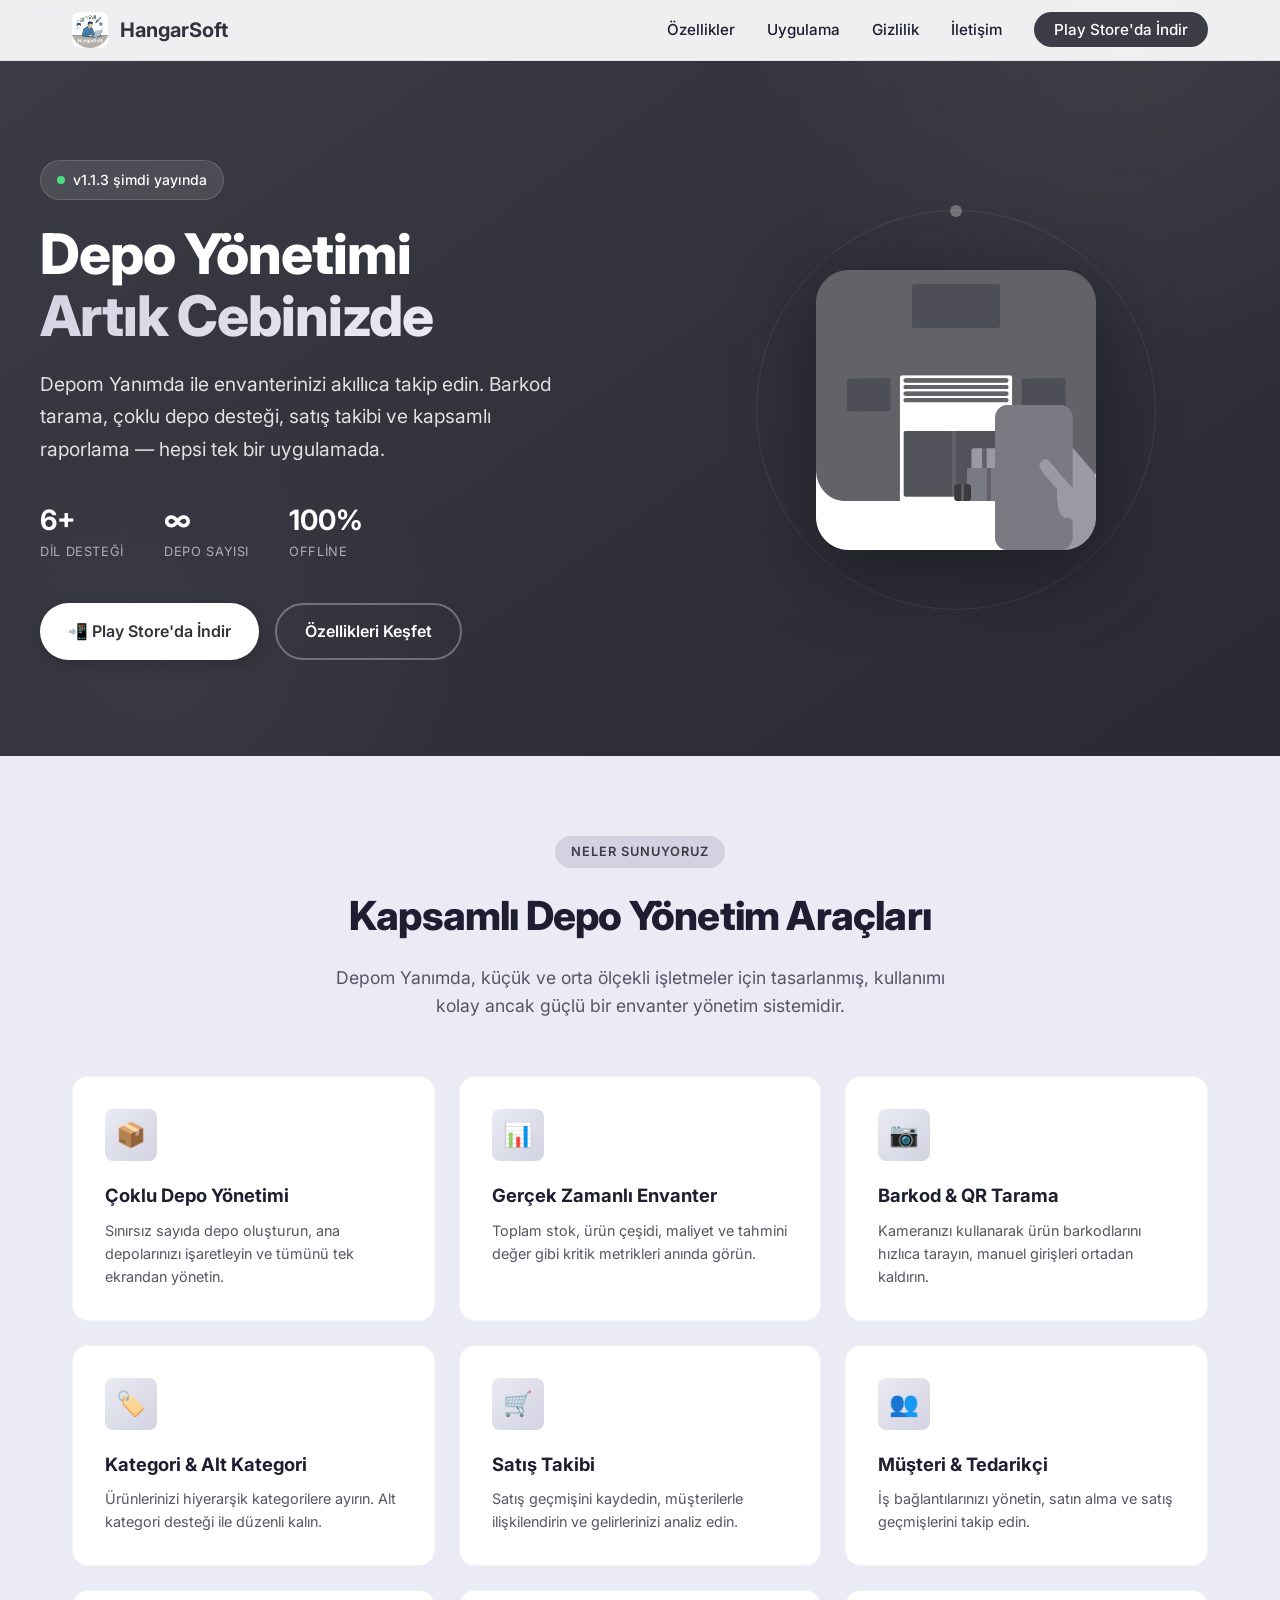
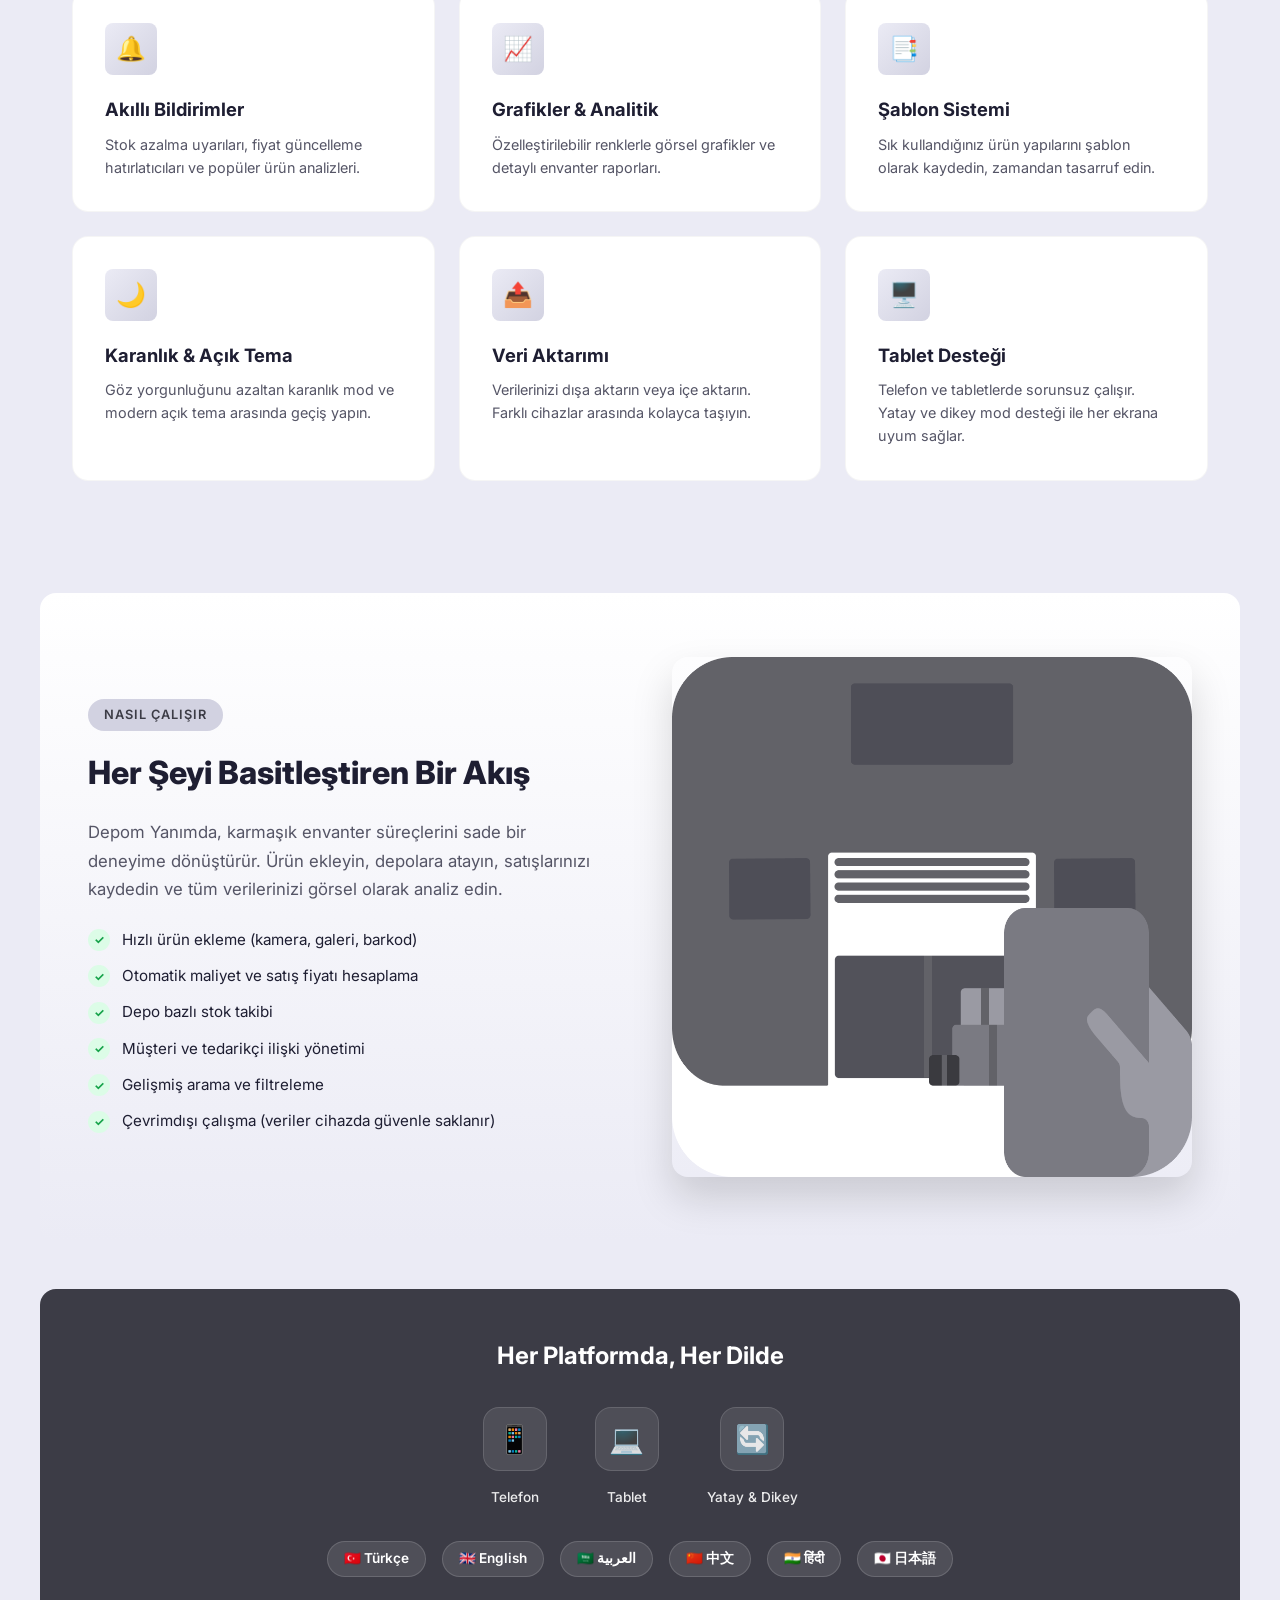
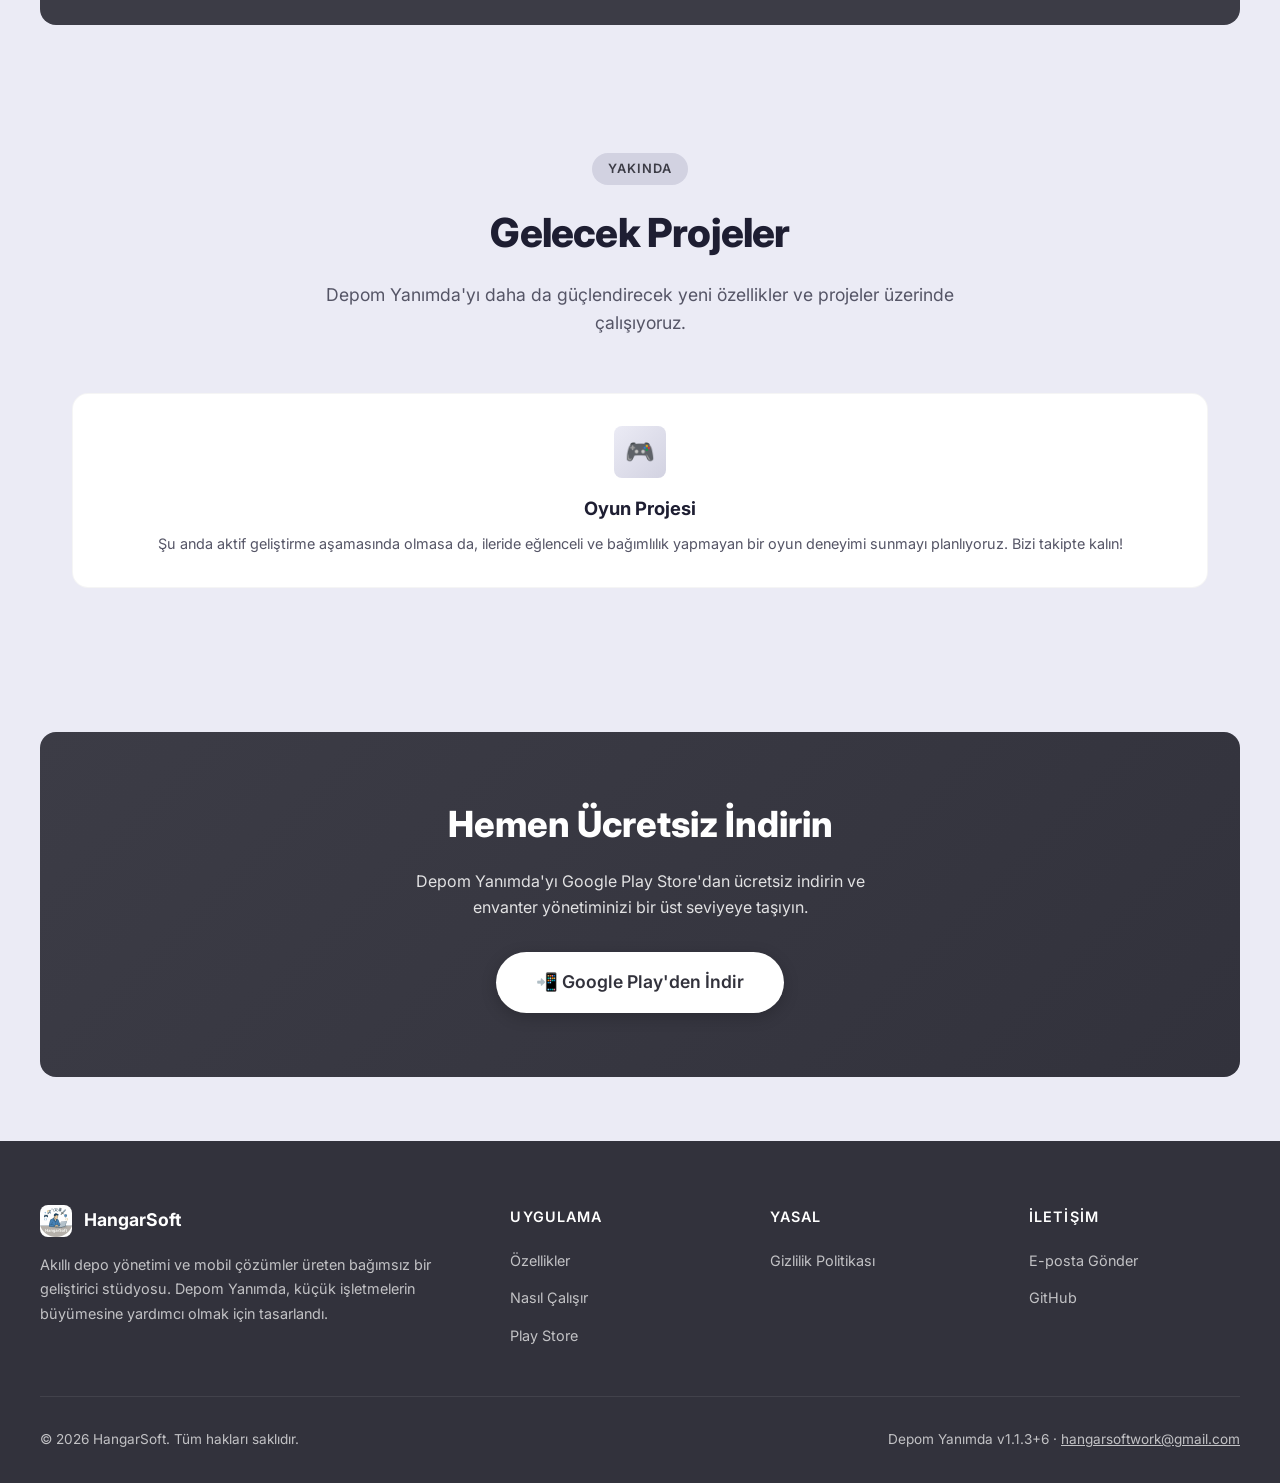
==== commit 748b14da: "Add files via upload" ====
--- a/index.html
+++ b/index.html
@@ -3,453 +3,254 @@
 <head>
     <meta charset="UTF-8">
     <meta name="viewport" content="width=device-width, initial-scale=1.0">
-    <title>HangarSoft - Geliştirici Portalı</title>
-    <meta name="description" content="HangarSoft tarafından geliştirilen uygulamalar ve hizmetler">
-    <meta name="theme-color" content="#3C3C46">
-    <link rel="icon" type="image/svg+xml" href="data:image/svg+xml,<svg xmlns='http://www.w3.org/2000/svg' viewBox='0 0 100 100'><rect fill='%233C3C46' width='100' height='100'/><text x='50' y='65' font-size='60' font-weight='bold' fill='white' text-anchor='middle'>H</text></svg>">
-    <style>
-        * {
-            margin: 0;
-            padding: 0;
-            box-sizing: border-box;
-        }
-
-        body {
-            font-family: -apple-system, BlinkMacSystemFont, 'Segoe UI', Roboto, Oxygen, Ubuntu, Cantarell, sans-serif;
-            background: linear-gradient(135deg, #3C3C46 0%, #1E1E32 100%);
-            min-height: 100vh;
-            color: #333;
-        }
-
-        header {
-            background: rgba(255, 255, 255, 0.95);
-            backdrop-filter: blur(10px);
-            box-shadow: 0 2px 10px rgba(0, 0, 0, 0.1);
-            position: sticky;
-            top: 0;
-            z-index: 100;
-        }
-
-        nav {
-            max-width: 1200px;
-            margin: 0 auto;
-            padding: 1rem 2rem;
-            display: flex;
-            justify-content: space-between;
-            align-items: center;
-        }
-
-        .logo {
-            font-size: 1.5rem;
-            font-weight: bold;
-            color: #3C3C46;
-            text-decoration: none;
-        }
-
-        nav ul {
-            list-style: none;
-            display: flex;
-            gap: 2rem;
-        }
-
-        nav a {
-            text-decoration: none;
-            color: #333;
-            font-weight: 500;
-            transition: color 0.3s;
-        }
-
-        nav a:hover {
-            color: #3C3C46;
-        }
-
-        .hero {
-            max-width: 1200px;
-            margin: 0 auto;
-            padding: 4rem 2rem;
-            color: white;
-            text-align: center;
-        }
-
-        .hero h1 {
-            font-size: 3rem;
-            margin-bottom: 1rem;
-            line-height: 1.2;
-        }
-
-        .hero p {
-            font-size: 1.25rem;
-            margin-bottom: 2rem;
-            opacity: 0.95;
-        }
-
-        .cta-buttons {
-            display: flex;
-            gap: 1rem;
-            justify-content: center;
-            flex-wrap: wrap;
-        }
-
-        .btn {
-            padding: 0.75rem 1.5rem;
-            border: none;
-            border-radius: 0.5rem;
-            font-size: 1rem;
-            font-weight: 600;
-            cursor: pointer;
-            text-decoration: none;
-            transition: all 0.3s;
-            display: inline-block;
-        }
-
-        .btn-primary {
-            background: white;
-            color: #3C3C46;
-        }
-
-        .btn-primary:hover {
-            transform: translateY(-2px);
-            box-shadow: 0 10px 20px rgba(0, 0, 0, 0.2);
-        }
-
-        .btn-secondary {
-            background: rgba(255, 255, 255, 0.2);
-            color: white;
-            border: 2px solid white;
-        }
-
-        .btn-secondary:hover {
-            background: rgba(255, 255, 255, 0.3);
-        }
-
-        .container {
-            max-width: 1200px;
-            margin: 0 auto;
-            padding: 0 2rem;
-        }
-
-        section {
-            background: white;
-            margin: 2rem auto;
-            border-radius: 1rem;
-            padding: 3rem 2rem;
-            box-shadow: 0 10px 30px rgba(0, 0, 0, 0.1);
-        }
-
-        section h2 {
-            color: #3C3C46;
-            margin-bottom: 2rem;
-            font-size: 2rem;
-        }
-
-        .apps-grid {
-            display: grid;
-            grid-template-columns: repeat(auto-fit, minmax(280px, 1fr));
-            gap: 2rem;
-            margin: 2rem 0;
-        }
-
-        .app-card {
-            border: 1px solid #e5e7eb;
-            border-radius: 0.75rem;
-            padding: 1.5rem;
-            transition: all 0.3s;
-        }
-
-        .app-card:hover {
-            box-shadow: 0 5px 15px rgba(60, 60, 70, 0.2);
-            border-color: #3C3C46;
-        }
-
-        .app-icon {
-            font-size: 2.5rem;
-            margin-bottom: 1rem;
-        }
-
-        .app-card h3 {
-            color: #333;
-            margin-bottom: 0.5rem;
-        }
-
-        .app-card p {
-            color: #666;
-            font-size: 0.9rem;
-        }
-
-        .links-section {
-            display: grid;
-            grid-template-columns: repeat(auto-fit, minmax(200px, 1fr));
-            gap: 1rem;
-            margin: 2rem 0;
-        }
-
-        .link-item {
-            padding: 1rem;
-            background: #f9fafb;
-            border-radius: 0.5rem;
-            text-decoration: none;
-            color: #3C3C46;
-            border-left: 4px solid #3C3C46;
-            transition: all 0.3s;
-        }
-
-        .link-item:hover {
-            background: #eff6ff;
-            padding-left: 1.5rem;
-        }
-
-        footer {
-            background: rgba(0, 0, 0, 0.8);
-            color: white;
-            text-align: center;
-            padding: 2rem;
-            margin-top: 4rem;
-        }
-
-        footer p {
-            margin: 0.5rem 0;
-            font-size: 0.9rem;
-        }
-
-        .hidden {
-            display: none;
-        }
-
-        #privacy-content {
-            line-height: 1.8;
-            color: #555;
-        }
-
-        #privacy-content h3 {
-            color: #6366f1;
-            margin-top: 1.5rem;
-            margin-bottom: 0.5rem;
-        }
-
-        #privacy-content p, #privacy-content li {
-            margin-bottom: 0.8rem;
-        }
-
-        #privacy-content ul {
-            margin-left: 1.5rem;
-        }
-
-        @media (max-width: 768px) {
-            .hero h1 {
-                font-size: 2rem;
-            }
-
-            nav ul {
-                gap: 1rem;
-            }
-
-            .cta-buttons {
-                flex-direction: column;
-            }
-
-            section {
-                padding: 1.5rem 1rem;
-            }
-        }
-    </style>
+    <title>Depom Yanımda — Akıllı Depo Yönetimi</title>
+    <meta name="description" content="Depom Yanımda ile envanterinizi akıllıca yönetin. Barkod tarama, çoklu depo, satış takibi ve çok daha fazlası.">
+    <meta name="theme-color" content="#32323C">
+    <link rel="icon" type="image/svg+xml" href="data:image/svg+xml,<svg xmlns='http://www.w3.org/2000/svg' viewBox='0 0 100 100'><rect fill='%2332323C' width='100' height='100'/><text x='50' y='65' font-size='55' font-weight='bold' fill='white' text-anchor='middle'>D</text></svg>">
+    <link rel="preconnect" href="https://fonts.googleapis.com">
+    <link rel="preconnect" href="https://fonts.gstatic.com" crossorigin>
+    <link href="https://fonts.googleapis.com/css2?family=Inter:wght@300;400;500;600;700;800&display=swap" rel="stylesheet">
+    <link rel="stylesheet" href="css/styles.css">
+    <link rel="stylesheet" href="css/home.css">
+    <script src="js/app.js" defer></script>
 </head>
 <body>
+
+    <!-- Header -->
     <header>
         <nav>
-            <a href="#" class="logo">HangarSoft</a>
-            <ul>
-                <li><a href="#" onclick="showHome(); return false;">Anasayfa</a></li>
-                <li><a href="#" onclick="showApps(); return false;">Uygulamalar</a></li>
-                <li><a href="privacy-policy">Gizlilik Politikası</a></li>
-                <li><a href="#" onclick="showContact(); return false;">İletişim</a></li>
+            <a href="#" class="nav-brand">
+                <img src="assets/site-logo.png" alt="HangarSoft">
+                <span>HangarSoft</span>
+            </a>
+            <ul class="nav-links">
+                <li><a href="#ozellikler">Özellikler</a></li>
+                <li><a href="#uygulama">Uygulama</a></li>
+                <li><a href="privacy-policy.html">Gizlilik</a></li>
+                <li><a href="#iletisim">İletişim</a></li>
+                <li><a href="https://play.google.com/store/apps/details?id=com.fomeon.depomyanimda" target="_blank" class="btn-nav">Play Store'da İndir</a></li>
             </ul>
+            <button class="mobile-menu-btn" onclick="toggleMenu()" aria-label="Menüyü Aç/Kapat">☰</button>
         </nav>
     </header>
 
-    <main id="home-section">
-        <div class="hero">
-            <h1>HangarSoft - Geliştirici Portalı</h1>
-            <p>Akıllı Depo Yönetimi ve Mobil Çözümleri</p>
-            <div class="cta-buttons">
-                <button class="btn btn-primary" onclick="showApps(); return false;">Uygulamaları Keşfet</button>
-                <button class="btn btn-secondary" onclick="showContact(); return false;">İletişime Geç</button>
-            </div>
-        </div>
-
-        <section>
-            <div class="container">
-                <h2>Ürünlerimiz</h2>
-                <div class="apps-grid">
-                    <div class="app-card">
-                        <div class="app-icon">📦</div>
-                        <h3>Depom Yanımda</h3>
-                        <p><strong>Akıllı Depo Yönetim Sistemi</strong></p>
-                        <ul style="text-align: left; margin: 1rem 0; font-size: 0.9rem; list-style: none;">
-                            <li>✓ Gerçek zamanlı envanter takibi</li>
-                            <li>✓ Barcode/QR kod taraması</li>
-                            <li>✓ Kategori ve lokasyon yönetimi</li>
-                            <li>✓ Detaylı raporlama ve analitik</li>
-                            <li>✓ Çoklu depo desteği</li>
-                        </ul>
-                        <a href="https://play.google.com/store/apps/details?id=com.fomeon.depomyanimda" target="_blank" class="btn btn-primary" style="display: inline-block; font-size: 0.9rem; padding: 0.5rem 1rem; text-decoration: none;">Play Store'da Yükle</a>
+    <!-- Hero -->
+    <section class="hero">
+        <div class="hero-container">
+            <div class="hero-content">
+                <div class="hero-badge"><span></span> v1.1.3 şimdi yayında</div>
+                <h1>Depo Yönetimi<br><span>Artık Cebinizde</span></h1>
+                <p>Depom Yanımda ile envanterinizi akıllıca takip edin. Barkod tarama, çoklu depo desteği, satış takibi ve kapsamlı raporlama — hepsi tek bir uygulamada.</p>
+                <div class="hero-stats">
+                    <div class="hero-stat">
+                        <strong>6+</strong>
+                        <label>Dil Desteği</label>
                     </div>
-                    <div class="app-card">
-                        <div class="app-icon">🎮</div>
-                        <h3>Oyun (Yakında)</h3>
-                        <p><strong>Eğlenceli ve Eğitici Oyun Deneyimi</strong></p>
-                        <ul style="text-align: left; margin: 1rem 0; font-size: 0.9rem; list-style: none;">
-                            <li>✓ Bağımlı olmayan gameplay</li>
-                            <li>✓ Puan sistemi ve leaderboard</li>
-                            <li>✓ Çeşitli seviyelendirilmiş zorluk</li>
-                            <li>✓ Offline oyun desteği</li>
-                            <li>✓ İyileştirmeler ve başarılar</li>
-                        </ul>
-                        <a href="game" class="btn btn-secondary" style="display: inline-block; font-size: 0.9rem; padding: 0.5rem 1rem; text-decoration: none;">Detayları Gör</a>
+                    <div class="hero-stat">
+                        <strong>∞</strong>
+                        <label>Depo Sayısı</label>
+                    </div>
+                    <div class="hero-stat">
+                        <strong>100%</strong>
+                        <label>Offline</label>
                     </div>
                 </div>
-            </div>
-        </section>
-    </main>
-
-    <section id="apps-section" class="hidden">
-        <div class="container">
-            <h2>Uygulamalarımız & Oyunlar</h2>
-            <div class="apps-grid">
-                <div class="app-card">
-                    <div class="app-icon">📦</div>
-                    <h3>Depom Yanımda</h3>
-                    <p><strong>Akıllı Depo Yönetim Sistemi</strong></p>
-                    <p style="margin-top: 0.5rem; font-size: 0.9rem;">Modern depo yönetim sistemi. Gerçek zamanlı envanter takibi, barcode scanning ve akıllı raporlama özellikleri ile stok yönetimini kolaylaştırır.</p>
-                    <div style="margin-top: 1rem;">
-                        <a href="https://play.google.com/store/apps/details?id=com.fomeon.depomyanimda" target="_blank" class="btn btn-primary" style="display: inline-block; font-size: 0.9rem; padding: 0.5rem 1rem; text-decoration: none; border-radius: 0.25rem;">Play Store'da Yükle</a>
-                    </div>
+                <div class="hero-cta">
+                    <a href="https://play.google.com/store/apps/details?id=com.fomeon.depomyanimda" target="_blank" class="btn btn-white">
+                        📲 Play Store'da İndir
+                    </a>
+                    <a href="#ozellikler" class="btn btn-outline">Özellikleri Keşfet</a>
                 </div>
-                <div class="app-card">
-                    <div class="app-icon">🎮</div>
-                    <h3>Oyun (Yakında)</h3>
-                    <p><strong>Eğlenceli ve Eğitici Oyun Deneyimi</strong></p>
-                    <p style="margin-top: 0.5rem; font-size: 0.9rem;">HangarSoft tarafından geliştirilen yeni oyun. Eğlenceli gameplay, puan sistemi ve offline desteği ile bağımlı olmayan bir oyun deneyimi.</p>
-                    <div style="margin-top: 1rem;">
-                        <a href="game" class="btn btn-secondary" style="display: inline-block; font-size: 0.9rem; padding: 0.5rem 1rem; text-decoration: none;">Detayları Gör</a>
-                    </div>
+            </div>
+            <div class="hero-visual">
+                <div class="hero-orbit"><div class="hero-orbit-dot"></div></div>
+                <img src="assets/depom-yanimda-logo.png" alt="Depom Yanımda" class="hero-logo">
+            </div>
+        </div>
+    </section>
+
+    <!-- Features -->
+    <section class="section" id="ozellikler">
+        <div class="section-header fade-in">
+            <div class="section-label">Neler Sunuyoruz</div>
+            <h2>Kapsamlı Depo Yönetim Araçları</h2>
+            <p>Depom Yanımda, küçük ve orta ölçekli işletmeler için tasarlanmış, kullanımı kolay ancak güçlü bir envanter yönetim sistemidir.</p>
+        </div>
+        <div class="home-features">
+            <div class="feature-card fade-in">
+                <div class="feature-icon">📦</div>
+                <h3>Çoklu Depo Yönetimi</h3>
+                <p>Sınırsız sayıda depo oluşturun, ana depolarınızı işaretleyin ve tümünü tek ekrandan yönetin.</p>
+            </div>
+            <div class="feature-card fade-in">
+                <div class="feature-icon">📊</div>
+                <h3>Gerçek Zamanlı Envanter</h3>
+                <p>Toplam stok, ürün çeşidi, maliyet ve tahmini değer gibi kritik metrikleri anında görün.</p>
+            </div>
+            <div class="feature-card fade-in">
+                <div class="feature-icon">📷</div>
+                <h3>Barkod & QR Tarama</h3>
+                <p>Kameranızı kullanarak ürün barkodlarını hızlıca tarayın, manuel girişleri ortadan kaldırın.</p>
+            </div>
+            <div class="feature-card fade-in">
+                <div class="feature-icon">🏷️</div>
+                <h3>Kategori & Alt Kategori</h3>
+                <p>Ürünlerinizi hiyerarşik kategorilere ayırın. Alt kategori desteği ile düzenli kalın.</p>
+            </div>
+            <div class="feature-card fade-in">
+                <div class="feature-icon">🛒</div>
+                <h3>Satış Takibi</h3>
+                <p>Satış geçmişini kaydedin, müşterilerle ilişkilendirin ve gelirlerinizi analiz edin.</p>
+            </div>
+            <div class="feature-card fade-in">
+                <div class="feature-icon">👥</div>
+                <h3>Müşteri & Tedarikçi</h3>
+                <p>İş bağlantılarınızı yönetin, satın alma ve satış geçmişlerini takip edin.</p>
+            </div>
+            <div class="feature-card fade-in">
+                <div class="feature-icon">🔔</div>
+                <h3>Akıllı Bildirimler</h3>
+                <p>Stok azalma uyarıları, fiyat güncelleme hatırlatıcıları ve popüler ürün analizleri.</p>
+            </div>
+            <div class="feature-card fade-in">
+                <div class="feature-icon">📈</div>
+                <h3>Grafikler & Analitik</h3>
+                <p>Özelleştirilebilir renklerle görsel grafikler ve detaylı envanter raporları.</p>
+            </div>
+            <div class="feature-card fade-in">
+                <div class="feature-icon">📑</div>
+                <h3>Şablon Sistemi</h3>
+                <p>Sık kullandığınız ürün yapılarını şablon olarak kaydedin, zamandan tasarruf edin.</p>
+            </div>
+            <div class="feature-card fade-in">
+                <div class="feature-icon">🌙</div>
+                <h3>Karanlık & Açık Tema</h3>
+                <p>Göz yorgunluğunu azaltan karanlık mod ve modern açık tema arasında geçiş yapın.</p>
+            </div>
+            <div class="feature-card fade-in">
+                <div class="feature-icon">📤</div>
+                <h3>Veri Aktarımı</h3>
+                <p>Verilerinizi dışa aktarın veya içe aktarın. Farklı cihazlar arasında kolayca taşıyın.</p>
+            </div>
+            <div class="feature-card fade-in">
+                <div class="feature-icon">🖥️</div>
+                <h3>Tablet Desteği</h3>
+                <p>Telefon ve tabletlerde sorunsuz çalışır. Yatay ve dikey mod desteği ile her ekrana uyum sağlar.</p>
+            </div>
+        </div>
+    </section>
+
+    <!-- Showcase: App Detail -->
+    <section class="showcase" id="uygulama">
+        <div class="showcase-grid">
+            <div class="showcase-content fade-in">
+                <div class="section-label">Nasıl Çalışır</div>
+                <h3>Her Şeyi Basitleştiren Bir Akış</h3>
+                <p>Depom Yanımda, karmaşık envanter süreçlerini sade bir deneyime dönüştürür. Ürün ekleyin, depolara atayın, satışlarınızı kaydedin ve tüm verilerinizi görsel olarak analiz edin.</p>
+                <ul class="showcase-list">
+                    <li>Hızlı ürün ekleme (kamera, galeri, barkod)</li>
+                    <li>Otomatik maliyet ve satış fiyatı hesaplama</li>
+                    <li>Depo bazlı stok takibi</li>
+                    <li>Müşteri ve tedarikçi ilişki yönetimi</li>
+                    <li>Gelişmiş arama ve filtreleme</li>
+                    <li>Çevrimdışı çalışma (veriler cihazda güvenle saklanır)</li>
+                </ul>
+            </div>
+            <div class="showcase-visual fade-in">
+                <img src="assets/depom-yanimda-logo.png" alt="Depom Yanımda Uygulama Logosu">
+            </div>
+        </div>
+    </section>
+
+    <!-- Platforms & Languages -->
+    <section class="platforms">
+        <h3>Her Platformda, Her Dilde</h3>
+        <div class="platform-grid">
+            <div class="platform-item">
+                <div class="icon">📱</div>
+                <label>Telefon</label>
+            </div>
+            <div class="platform-item">
+                <div class="icon">💻</div>
+                <label>Tablet</label>
+            </div>
+            <div class="platform-item">
+                <div class="icon">🔄</div>
+                <label>Yatay & Dikey</label>
+            </div>
+        </div>
+        <div class="lang-flags">
+            <span class="lang-flag">🇹🇷 Türkçe</span>
+            <span class="lang-flag">🇬🇧 English</span>
+            <span class="lang-flag">🇸🇦 العربية</span>
+            <span class="lang-flag">🇨🇳 中文</span>
+            <span class="lang-flag">🇮🇳 हिंदी</span>
+            <span class="lang-flag">🇯🇵 日本語</span>
+        </div>
+    </section>
+
+    <!-- Future Projects -->
+    <section class="section">
+        <div class="section-header fade-in">
+            <div class="section-label">Yakında</div>
+            <h2>Gelecek Projeler</h2>
+            <p>Depom Yanımda'yı daha da güçlendirecek yeni özellikler ve projeler üzerinde çalışıyoruz.</p>
+        </div>
+        <div class="future-grid">
+            <div class="feature-card fade-in" style="text-align: center;">
+                <div class="feature-icon" style="margin: 0 auto 1rem;">🎮</div>
+                <h3>Oyun Projesi</h3>
+                <p>Şu anda aktif geliştirme aşamasında olmasa da, ileride eğlenceli ve bağımlılık yapmayan bir oyun deneyimi sunmayı planlıyoruz. Bizi takipte kalın!</p>
+            </div>
+        </div>
+    </section>
+
+    <!-- CTA -->
+    <section class="cta-section">
+        <h2>Hemen Ücretsiz İndirin</h2>
+        <p>Depom Yanımda'yı Google Play Store'dan ücretsiz indirin ve envanter yönetiminizi bir üst seviyeye taşıyın.</p>
+        <a href="https://play.google.com/store/apps/details?id=com.fomeon.depomyanimda" target="_blank" class="btn btn-white" style="font-size: 1.1rem; padding: 1rem 2.5rem;">
+            📲 Google Play'den İndir
+        </a>
+    </section>
+
+    <!-- Footer -->
+    <footer id="iletisim">
+        <div class="footer-grid">
+            <div class="footer-about">
+                <div class="footer-brand">
+                    <img src="assets/site-logo.png" alt="HangarSoft">
+                    <span>HangarSoft</span>
                 </div>
-            </div>
-        </div>
-    </section>
-
-    <section id="privacy-section" class="hidden">
-        <div class="container">
-            <h2>Gizlilik Politikası</h2>
-            <div id="privacy-content">
-                <p><strong>Son Güncelleme: 22 Nisan 2026</strong></p>
-                
-                <h3>1. Giriş</h3>
-                <p>HangarSoft, kullanıcıların gizliliğine saygı duymaktadır. Bu Gizlilik Politikası, uygulamalarımız aracılığıyla topladığımız verileri açıklamaktadır.</p>
-
-                <h3>2. Toplanan Veriler</h3>
-                <p>Uygulamalarımız aşağıdaki verileri toplayabilir:</p>
+                <p>Akıllı depo yönetimi ve mobil çözümler üreten bağımsız bir geliştirici stüdyosu. Depom Yanımda, küçük işletmelerin büyümesine yardımcı olmak için tasarlandı.</p>
+            </div>
+            <div class="footer-col">
+                <h4>Uygulama</h4>
                 <ul>
-                    <li>Cihaz bilgileri (model, işletim sistemi sürümü)</li>
-                    <li>Uygulama kullanım istatistikleri</li>
-                    <li>Çökmeler ve hata raporları</li>
-                    <li>Google Mobile Ads tarafından sağlanan reklamcılık kimlikleri</li>
-                </ul>
-
-                <h3>3. Verilerin Kullanım Amacı</h3>
-                <p>Toplanan veriler aşağıdaki amaçlarla kullanılır:</p>
+                    <li><a href="#ozellikler">Özellikler</a></li>
+                    <li><a href="#uygulama">Nasıl Çalışır</a></li>
+                    <li><a href="https://play.google.com/store/apps/details?id=com.fomeon.depomyanimda" target="_blank">Play Store</a></li>
+                </ul>
+            </div>
+            <div class="footer-col">
+                <h4>Yasal</h4>
                 <ul>
-                    <li>Uygulamanın performansını geliştirmek</li>
-                    <li>Sorunları tanılamak ve çözmek</li>
-                    <li>Kişiselleştirilmiş reklam göstermek (Google Mobile Ads)</li>
-                    <li>Hizmetlerimizi iyileştirmek</li>
-                </ul>
-
-                <h3>4. Üçüncü Taraf Hizmetleri</h3>
-                <p>Uygulamalarımız aşağıdaki üçüncü taraf hizmetlerini kullanabilir:</p>
+                    <li><a href="privacy-policy.html">Gizlilik Politikası</a></li>
+                </ul>
+            </div>
+            <div class="footer-col">
+                <h4>İletişim</h4>
                 <ul>
-                    <li><strong>Google Mobile Ads:</strong> Reklam gösterimi için</li>
-                    <li><strong>Firebase Analytics:</strong> Uygulama analitikleri için</li>
-                    <li><strong>Crash Reporting:</strong> Hata raporlaması için</li>
-                </ul>
-
-                <h3>5. Çocukların Gizliliği</h3>
-                <p>Uygulamalarımız 13 yaş altındaki çocuklara yönelik değildir ve bilerek çocuklardan veri toplamayız.</p>
-
-                <h3>6. Veri Güvenliği</h3>
-                <p>Kullanıcı verilerini korumak için endüstri standardı güvenlik önlemleri alınmaktadır.</p>
-
-                <h3>7. Kullanıcı Hakları</h3>
-                <p>Kullanıcılar aşağıdaki haklara sahiptir:</p>
-                <ul>
-                    <li>Toplandığı veriler hakkında bilgi talep etme</li>
-                    <li>Veri silmeyi talep etme</li>
-                    <li>Veri işlemeyi iptal etme (uygulanabilir olduğunda)</li>
-                </ul>
-
-                <h3>8. İletişim</h3>
-                <p>Gizlilik politikası hakkında sorularınız varsa, lütfen bize hangarsoftwork@gmail.com adresinden ulaşın.</p>
-
-                <h3>9. Politika Değişiklikleri</h3>
-                <p>Bu politika zaman zaman güncellenebilir. En son sürüm her zaman bu sayfada bulunur.</p>
-            </div>
-        </div>
-    </section>
-
-    <section id="contact-section" class="hidden">
-        <div class="container">
-            <h2>İletişim</h2>
-            <div class="links-section">
-                <a href="mailto:hangarsoftwork@gmail.com" class="link-item">
-                    📧 E-posta Gönder
-                </a>
-                <a href="https://github.com/CaptainChair000" class="link-item" target="_blank">
-                    🐙 GitHub
-                </a>
-                <a href="#" class="link-item">
-                    🔗 Diğer Bağlantılar
-                </a>
-            </div>
-            <div style="margin-top: 2rem; padding: 1.5rem; background: #f0f9ff; border-left: 4px solid #3C3C46; border-radius: 0.5rem;">
-                <h3 style="color: #3C3C46; margin-bottom: 0.5rem;">Bize Yazın</h3>
-                <p>E-posta: <strong>hangarsoftwork@gmail.com</strong></p>
-            </div>
-        </div>
-    </section>
-
-    <footer>
-        <p>&copy; 2026 HangarSoft. Tüm hakları saklıdır.</p>
-        <p>Bize <a href="mailto:hangarsoftwork@gmail.com" style="color: #EBEBF5; text-decoration: underline;">iletişime geçin</a></p>
-        <p><a href="privacy-policy" style="color: #EBEBF5; text-decoration: underline;">Gizlilik Politikası</a></p>
+                    <li><a href="mailto:hangarsoftwork@gmail.com">E-posta Gönder</a></li>
+                    <li><a href="https://github.com/CaptainChair000" target="_blank">GitHub</a></li>
+                </ul>
+            </div>
+        </div>
+        <div class="footer-bottom">
+            <p>© 2026 HangarSoft. Tüm hakları saklıdır.</p>
+            <p>Depom Yanımda v1.1.3+6 · <a href="mailto:hangarsoftwork@gmail.com">hangarsoftwork@gmail.com</a></p>
+        </div>
     </footer>
 
-    <script>
-        function showSection(sectionId) {
-            document.querySelectorAll('section, main').forEach(section => {
-                section.classList.add('hidden');
-            });
-            document.getElementById(sectionId).classList.remove('hidden');
-            window.scrollTo(0, 0);
-        }
-
-        function showHome() {
-            document.getElementById('home-section').classList.remove('hidden');
-            document.querySelectorAll('section').forEach(section => {
-                section.classList.add('hidden');
-            });
-            window.scrollTo(0, 0);
-        }
-
-        function showApps() {
-            showSection('apps-section');
-        }
-
-        function showPrivacy() {
-            showSection('privacy-section');
-        }
-
-        function showContact() {
-            showSection('contact-section');
-        }
-    </script>
 </body>
 </html>
--- a/css/styles.css
+++ b/css/styles.css
@@ -0,0 +1,427 @@
+/* ═══════════════════════════════════════════════════════════════
+   HangarSoft Developer Portal — Core Styles
+   Ortak: variables, reset, typography, layout, components,
+   footer, animations, shared responsive
+   ═══════════════════════════════════════════════════════════════ */
+
+/* ─── Variables ──────────────────────────────────────────────── */
+:root {
+    --primary-dark: #3C3C46;
+    --primary-darker: #32323C;
+    --secondary: #323232;
+    --light-primary: #EBEBF5;
+    --light-secondary: #D2D2E1;
+    --text-dark: #1E1E32;
+    --text-muted: #555566;
+    --white: #FFFFFF;
+    --radius: 1rem;
+    --radius-sm: 0.5rem;
+    --shadow-sm: 0 2px 8px rgba(0,0,0,0.06);
+    --shadow: 0 8px 24px rgba(0,0,0,0.1);
+    --shadow-lg: 0 20px 40px rgba(0,0,0,0.15);
+    --transition: all 0.3s cubic-bezier(0.4, 0, 0.2, 1);
+}
+
+/* ─── Reset & Base ───────────────────────────────────────────── */
+* {
+    margin: 0;
+    padding: 0;
+    box-sizing: border-box;
+}
+
+html {
+    scroll-behavior: smooth;
+}
+
+body {
+    font-family: 'Inter', -apple-system, BlinkMacSystemFont, 'Segoe UI', Roboto, sans-serif;
+    background: var(--light-primary);
+    color: var(--text-dark);
+    line-height: 1.6;
+    overflow-x: hidden;
+}
+
+/* ─── Header & Navigation ────────────────────────────────────── */
+header {
+    background: rgba(255, 255, 255, 0.92);
+    backdrop-filter: blur(20px) saturate(180%);
+    -webkit-backdrop-filter: blur(20px) saturate(180%);
+    position: fixed;
+    top: 0;
+    left: 0;
+    right: 0;
+    z-index: 1000;
+    border-bottom: 1px solid rgba(0,0,0,0.05);
+}
+
+nav {
+    max-width: 1200px;
+    margin: 0 auto;
+    padding: 0.75rem 2rem;
+    display: flex;
+    justify-content: space-between;
+    align-items: center;
+}
+
+.nav-brand {
+    display: flex;
+    align-items: center;
+    gap: 0.75rem;
+    text-decoration: none;
+    font-weight: 700;
+    font-size: 1.25rem;
+    color: var(--primary-darker);
+}
+
+.nav-brand img {
+    height: 36px;
+    width: auto;
+    border-radius: var(--radius-sm);
+}
+
+.nav-links {
+    display: flex;
+    list-style: none;
+    gap: 2rem;
+    align-items: center;
+}
+
+.nav-links a {
+    text-decoration: none;
+    color: var(--text-dark);
+    font-weight: 500;
+    font-size: 0.95rem;
+    transition: var(--transition);
+    position: relative;
+}
+
+.nav-links a::after {
+    content: '';
+    position: absolute;
+    bottom: -4px;
+    left: 0;
+    width: 0;
+    height: 2px;
+    background: var(--primary-dark);
+    transition: var(--transition);
+    border-radius: 2px;
+}
+
+.nav-links a:hover::after,
+.nav-links a.active::after {
+    width: 100%;
+}
+
+.nav-links a:hover {
+    color: var(--primary-dark);
+}
+
+.btn-nav {
+    background: var(--primary-dark);
+    color: var(--white) !important;
+    padding: 0.5rem 1.25rem;
+    border-radius: 100px;
+    font-weight: 600;
+    font-size: 0.875rem;
+    transition: var(--transition);
+}
+
+.btn-nav:hover {
+    background: var(--primary-darker);
+    transform: translateY(-1px);
+    box-shadow: var(--shadow);
+}
+
+.btn-nav::after { display: none !important; }
+
+.mobile-menu-btn {
+    display: none;
+    background: none;
+    border: none;
+    font-size: 1.5rem;
+    cursor: pointer;
+    color: var(--primary-dark);
+}
+
+/* ─── Buttons ────────────────────────────────────────────────── */
+.btn {
+    display: inline-flex;
+    align-items: center;
+    gap: 0.5rem;
+    padding: 0.875rem 1.75rem;
+    border-radius: 100px;
+    font-size: 1rem;
+    font-weight: 600;
+    text-decoration: none;
+    transition: var(--transition);
+    cursor: pointer;
+    border: none;
+}
+
+.btn-white {
+    background: var(--white);
+    color: var(--primary-darker);
+    box-shadow: 0 4px 16px rgba(0,0,0,0.2);
+}
+
+.btn-white:hover {
+    transform: translateY(-2px);
+    box-shadow: 0 8px 24px rgba(0,0,0,0.3);
+}
+
+.btn-outline {
+    background: transparent;
+    color: var(--white);
+    border: 2px solid rgba(255,255,255,0.3);
+}
+
+.btn-outline:hover {
+    background: rgba(255,255,255,0.1);
+    border-color: rgba(255,255,255,0.5);
+}
+
+.btn-primary {
+    background: var(--primary-dark);
+    color: var(--white);
+}
+
+.btn-primary:hover {
+    background: var(--primary-darker);
+    transform: translateY(-2px);
+    box-shadow: var(--shadow);
+}
+
+.btn-secondary {
+    background: transparent;
+    color: var(--primary-dark);
+    border: 2px solid var(--primary-dark);
+}
+
+.btn-secondary:hover {
+    background: var(--primary-dark);
+    color: var(--white);
+}
+
+/* ─── Section Base ───────────────────────────────────────────── */
+.section {
+    padding: 5rem 2rem;
+    max-width: 1200px;
+    margin: 0 auto;
+}
+
+.section-header {
+    text-align: center;
+    max-width: 640px;
+    margin: 0 auto 3.5rem;
+}
+
+.section-label {
+    display: inline-block;
+    background: var(--light-secondary);
+    color: var(--primary-dark);
+    padding: 0.35rem 1rem;
+    border-radius: 100px;
+    font-size: 0.8rem;
+    font-weight: 600;
+    text-transform: uppercase;
+    letter-spacing: 0.08em;
+    margin-bottom: 1rem;
+}
+
+.section-header h2 {
+    font-size: 2.5rem;
+    font-weight: 800;
+    color: var(--text-dark);
+    margin-bottom: 1rem;
+    letter-spacing: -0.02em;
+}
+
+.section-header p {
+    color: var(--text-muted);
+    font-size: 1.1rem;
+}
+
+/* ─── Feature Cards ──────────────────────────────────────────── */
+.feature-card {
+    background: var(--white);
+    border-radius: var(--radius);
+    padding: 2rem;
+    border: 1px solid rgba(0,0,0,0.04);
+    transition: var(--transition);
+    position: relative;
+    overflow: hidden;
+}
+
+.feature-card::before {
+    content: '';
+    position: absolute;
+    top: 0;
+    left: 0;
+    right: 0;
+    height: 3px;
+    background: linear-gradient(90deg, var(--primary-dark), var(--light-secondary));
+    transform: scaleX(0);
+    transition: var(--transition);
+}
+
+.feature-card:hover::before {
+    transform: scaleX(1);
+}
+
+.feature-card:hover {
+    transform: translateY(-4px);
+    box-shadow: var(--shadow-lg);
+    border-color: transparent;
+}
+
+.feature-icon {
+    width: 52px;
+    height: 52px;
+    background: linear-gradient(135deg, var(--light-primary) 0%, var(--light-secondary) 100%);
+    border-radius: var(--radius-sm);
+    display: flex;
+    align-items: center;
+    justify-content: center;
+    font-size: 1.5rem;
+    margin-bottom: 1.25rem;
+}
+
+.feature-card h3 {
+    font-size: 1.15rem;
+    font-weight: 700;
+    color: var(--text-dark);
+    margin-bottom: 0.5rem;
+}
+
+.feature-card p {
+    font-size: 0.9rem;
+    color: var(--text-muted);
+    line-height: 1.6;
+}
+
+/* ─── Footer ─────────────────────────────────────────────────── */
+footer {
+    background: var(--primary-darker);
+    color: rgba(255,255,255,0.7);
+    padding: 4rem 2rem 2rem;
+}
+
+.footer-grid {
+    max-width: 1200px;
+    margin: 0 auto;
+    display: grid;
+    grid-template-columns: 2fr 1fr 1fr 1fr;
+    gap: 3rem;
+    margin-bottom: 3rem;
+}
+
+.footer-brand {
+    display: flex;
+    align-items: center;
+    gap: 0.75rem;
+    margin-bottom: 1rem;
+}
+
+.footer-brand img {
+    height: 32px;
+    border-radius: var(--radius-sm);
+}
+
+.footer-brand span {
+    font-weight: 700;
+    font-size: 1.1rem;
+    color: var(--white);
+}
+
+.footer-about p {
+    font-size: 0.9rem;
+    line-height: 1.7;
+    margin-bottom: 1rem;
+}
+
+.footer-col h4 {
+    color: var(--white);
+    font-size: 0.9rem;
+    font-weight: 600;
+    text-transform: uppercase;
+    letter-spacing: 0.08em;
+    margin-bottom: 1.25rem;
+}
+
+.footer-col ul {
+    list-style: none;
+    display: flex;
+    flex-direction: column;
+    gap: 0.75rem;
+}
+
+.footer-col a {
+    color: rgba(255,255,255,0.7);
+    text-decoration: none;
+    font-size: 0.9rem;
+    transition: var(--transition);
+}
+
+.footer-col a:hover {
+    color: var(--white);
+}
+
+.footer-bottom {
+    max-width: 1200px;
+    margin: 0 auto;
+    padding-top: 2rem;
+    border-top: 1px solid rgba(255,255,255,0.08);
+    display: flex;
+    justify-content: space-between;
+    align-items: center;
+    flex-wrap: wrap;
+    gap: 1rem;
+    font-size: 0.85rem;
+}
+
+.footer-bottom a {
+    color: rgba(255,255,255,0.7);
+}
+
+/* ─── Animations ─────────────────────────────────────────────── */
+.fade-in {
+    opacity: 0;
+    transform: translateY(24px);
+    transition: opacity 0.6s ease, transform 0.6s ease;
+}
+
+.fade-in.visible {
+    opacity: 1;
+    transform: translateY(0);
+}
+
+@keyframes pulse {
+    0%, 100% { opacity: 1; transform: scale(1); }
+    50% { opacity: 0.6; transform: scale(0.9); }
+}
+
+@keyframes float {
+    0%, 100% { transform: translateY(0px); }
+    50% { transform: translateY(-12px); }
+}
+
+@keyframes spin {
+    from { transform: rotate(0deg); }
+    to { transform: rotate(360deg); }
+}
+
+/* ─── Shared Responsive ──────────────────────────────────────── */
+@media (max-width: 992px) {
+    .footer-grid { grid-template-columns: 1fr 1fr; }
+}
+
+@media (max-width: 768px) {
+    .nav-links { display: none; }
+    .mobile-menu-btn { display: block; }
+
+    .section { padding: 3rem 1.5rem; }
+    .section-header h2 { font-size: 1.75rem; }
+
+    .footer-grid { grid-template-columns: 1fr; gap: 2rem; }
+    .footer-bottom { flex-direction: column; text-align: center; }
+}
--- a/css/home.css
+++ b/css/home.css
@@ -0,0 +1,373 @@
+/* ═══════════════════════════════════════════════════════════════
+   Home Page Specific Styles
+   Hero, Features Grid, Showcase, Platforms, CTA, Future
+   ═══════════════════════════════════════════════════════════════ */
+
+/* ─── Hero Section ───────────────────────────────────────────── */
+.hero {
+    background: linear-gradient(145deg, var(--primary-dark) 0%, var(--primary-darker) 50%, #2a2a35 100%);
+    color: var(--white);
+    padding: 10rem 2rem 6rem;
+    position: relative;
+    overflow: hidden;
+}
+
+.hero::before {
+    content: '';
+    position: absolute;
+    top: -50%;
+    right: -20%;
+    width: 800px;
+    height: 800px;
+    background: radial-gradient(circle, rgba(255,255,255,0.06) 0%, transparent 70%);
+    border-radius: 50%;
+    pointer-events: none;
+}
+
+.hero::after {
+    content: '';
+    position: absolute;
+    bottom: -30%;
+    left: -10%;
+    width: 600px;
+    height: 600px;
+    background: radial-gradient(circle, rgba(210,210,225,0.04) 0%, transparent 70%);
+    border-radius: 50%;
+    pointer-events: none;
+}
+
+.hero-container {
+    max-width: 1200px;
+    margin: 0 auto;
+    display: grid;
+    grid-template-columns: 1fr 1fr;
+    gap: 4rem;
+    align-items: center;
+    position: relative;
+    z-index: 1;
+}
+
+.hero-badge {
+    display: inline-flex;
+    align-items: center;
+    gap: 0.5rem;
+    background: rgba(255,255,255,0.1);
+    border: 1px solid rgba(255,255,255,0.15);
+    padding: 0.5rem 1rem;
+    border-radius: 100px;
+    font-size: 0.875rem;
+    font-weight: 500;
+    margin-bottom: 1.5rem;
+    backdrop-filter: blur(10px);
+}
+
+.hero-badge span {
+    display: inline-block;
+    width: 8px;
+    height: 8px;
+    background: #4ade80;
+    border-radius: 50%;
+    animation: pulse 2s infinite;
+}
+
+.hero h1 {
+    font-size: 3.5rem;
+    font-weight: 800;
+    line-height: 1.1;
+    margin-bottom: 1.25rem;
+    letter-spacing: -0.02em;
+}
+
+.hero h1 span {
+    background: linear-gradient(135deg, #D2D2E1 0%, #EBEBF5 100%);
+    -webkit-background-clip: text;
+    -webkit-text-fill-color: transparent;
+    background-clip: text;
+}
+
+.hero p {
+    font-size: 1.2rem;
+    opacity: 0.85;
+    margin-bottom: 2rem;
+    max-width: 520px;
+    line-height: 1.7;
+}
+
+.hero-stats {
+    display: flex;
+    gap: 2.5rem;
+    margin-bottom: 2.5rem;
+}
+
+.hero-stat {
+    display: flex;
+    flex-direction: column;
+}
+
+.hero-stat strong {
+    font-size: 1.75rem;
+    font-weight: 700;
+}
+
+.hero-stat label {
+    font-size: 0.8rem;
+    opacity: 0.6;
+    text-transform: uppercase;
+    letter-spacing: 0.05em;
+}
+
+.hero-cta {
+    display: flex;
+    gap: 1rem;
+    flex-wrap: wrap;
+}
+
+.hero-visual {
+    display: flex;
+    justify-content: center;
+    align-items: center;
+    position: relative;
+}
+
+.hero-logo {
+    width: 280px;
+    height: 280px;
+    object-fit: contain;
+    filter: drop-shadow(0 20px 40px rgba(0,0,0,0.4));
+    animation: float 6s ease-in-out infinite;
+}
+
+.hero-orbit {
+    position: absolute;
+    width: 400px;
+    height: 400px;
+    border: 1px solid rgba(255,255,255,0.08);
+    border-radius: 50%;
+    animation: spin 20s linear infinite;
+}
+
+.hero-orbit-dot {
+    position: absolute;
+    width: 12px;
+    height: 12px;
+    background: rgba(255,255,255,0.3);
+    border-radius: 50%;
+    top: -6px;
+    left: 50%;
+    transform: translateX(-50%);
+}
+
+/* ─── Features Grid (Home specific 3-col) ────────────────────── */
+.home-features {
+    display: grid;
+    grid-template-columns: repeat(3, 1fr);
+    gap: 1.5rem;
+}
+
+/* ─── Showcase Section ───────────────────────────────────────── */
+.showcase {
+    background: linear-gradient(180deg, var(--white) 0%, var(--light-primary) 100%);
+    border-radius: var(--radius);
+    padding: 4rem 3rem;
+    margin: 2rem auto;
+    max-width: 1200px;
+}
+
+.showcase-grid {
+    display: grid;
+    grid-template-columns: 1fr 1fr;
+    gap: 4rem;
+    align-items: center;
+}
+
+.showcase-content h3 {
+    font-size: 2rem;
+    font-weight: 800;
+    margin-bottom: 1.25rem;
+    color: var(--text-dark);
+}
+
+.showcase-content p {
+    color: var(--text-muted);
+    margin-bottom: 1.5rem;
+    font-size: 1.05rem;
+    line-height: 1.7;
+}
+
+.showcase-list {
+    list-style: none;
+    display: flex;
+    flex-direction: column;
+    gap: 0.75rem;
+}
+
+.showcase-list li {
+    display: flex;
+    align-items: center;
+    gap: 0.75rem;
+    font-size: 0.95rem;
+    color: var(--text-dark);
+}
+
+.showcase-list li::before {
+    content: '✓';
+    display: flex;
+    align-items: center;
+    justify-content: center;
+    width: 22px;
+    height: 22px;
+    background: #dcfce7;
+    color: #16a34a;
+    border-radius: 50%;
+    font-size: 0.75rem;
+    font-weight: 700;
+    flex-shrink: 0;
+}
+
+.showcase-visual {
+    display: flex;
+    justify-content: center;
+    position: relative;
+}
+
+.showcase-visual img {
+    max-width: 100%;
+    height: auto;
+    border-radius: var(--radius);
+    box-shadow: var(--shadow-lg);
+}
+
+/* ─── Platforms Section ──────────────────────────────────────── */
+.platforms {
+    background: var(--primary-dark);
+    color: var(--white);
+    border-radius: var(--radius);
+    padding: 3rem;
+    margin: 3rem auto;
+    max-width: 1200px;
+    text-align: center;
+}
+
+.platforms h3 {
+    font-size: 1.5rem;
+    font-weight: 700;
+    margin-bottom: 2rem;
+}
+
+.platform-grid {
+    display: flex;
+    justify-content: center;
+    gap: 3rem;
+    flex-wrap: wrap;
+}
+
+.platform-item {
+    display: flex;
+    flex-direction: column;
+    align-items: center;
+    gap: 0.5rem;
+    opacity: 0.9;
+}
+
+.platform-item .icon {
+    font-size: 1.75rem;
+    width: 64px;
+    height: 64px;
+    display: flex;
+    align-items: center;
+    justify-content: center;
+    background: rgba(255,255,255,0.1);
+    border-radius: var(--radius);
+    margin-bottom: 0.5rem;
+    border: 1px solid rgba(255,255,255,0.15);
+}
+
+.platform-item label {
+    font-size: 0.85rem;
+    font-weight: 500;
+}
+
+.lang-flags {
+    display: flex;
+    justify-content: center;
+    gap: 1rem;
+    margin-top: 2rem;
+    flex-wrap: wrap;
+}
+
+.lang-flag {
+    background: rgba(255,255,255,0.1);
+    padding: 0.4rem 1rem;
+    border-radius: 100px;
+    font-size: 0.85rem;
+    font-weight: 600;
+    border: 1px solid rgba(255,255,255,0.15);
+}
+
+/* ─── CTA Section ────────────────────────────────────────────── */
+.cta-section {
+    background: linear-gradient(135deg, var(--primary-dark) 0%, var(--primary-darker) 100%);
+    border-radius: var(--radius);
+    padding: 4rem 3rem;
+    margin: 4rem auto;
+    max-width: 1200px;
+    text-align: center;
+    color: var(--white);
+    position: relative;
+    overflow: hidden;
+}
+
+.cta-section h2 {
+    font-size: 2.25rem;
+    font-weight: 800;
+    margin-bottom: 1rem;
+    position: relative;
+    z-index: 1;
+}
+
+.cta-section p {
+    opacity: 0.85;
+    max-width: 500px;
+    margin: 0 auto 2rem;
+    position: relative;
+    z-index: 1;
+}
+
+/* ─── Future Projects Grid ───────────────────────────────────── */
+.future-grid {
+    display: grid;
+    grid-template-columns: repeat(auto-fit, minmax(300px, 1fr));
+    gap: 1.5rem;
+}
+
+/* ─── Home Responsive ────────────────────────────────────────── */
+@media (max-width: 992px) {
+    .hero-container {
+        grid-template-columns: 1fr;
+        text-align: center;
+        gap: 3rem;
+    }
+
+    .hero h1 { font-size: 2.5rem; }
+    .hero p { margin: 0 auto 2rem; }
+    .hero-stats { justify-content: center; }
+    .hero-cta { justify-content: center; }
+    .hero-logo { width: 200px; height: 200px; }
+
+    .home-features { grid-template-columns: repeat(2, 1fr); }
+    .showcase-grid { grid-template-columns: 1fr; }
+}
+
+@media (max-width: 768px) {
+    .hero { padding: 8rem 1.5rem 4rem; }
+    .hero h1 { font-size: 2rem; }
+    .hero p { font-size: 1rem; }
+    .hero-stats { gap: 1.5rem; }
+    .hero-stat strong { font-size: 1.4rem; }
+
+    .home-features { grid-template-columns: 1fr; }
+    .showcase { padding: 2.5rem 1.5rem; }
+    .platforms { padding: 2rem 1.5rem; }
+    .cta-section { padding: 3rem 1.5rem; }
+    .cta-section h2 { font-size: 1.75rem; }
+}
